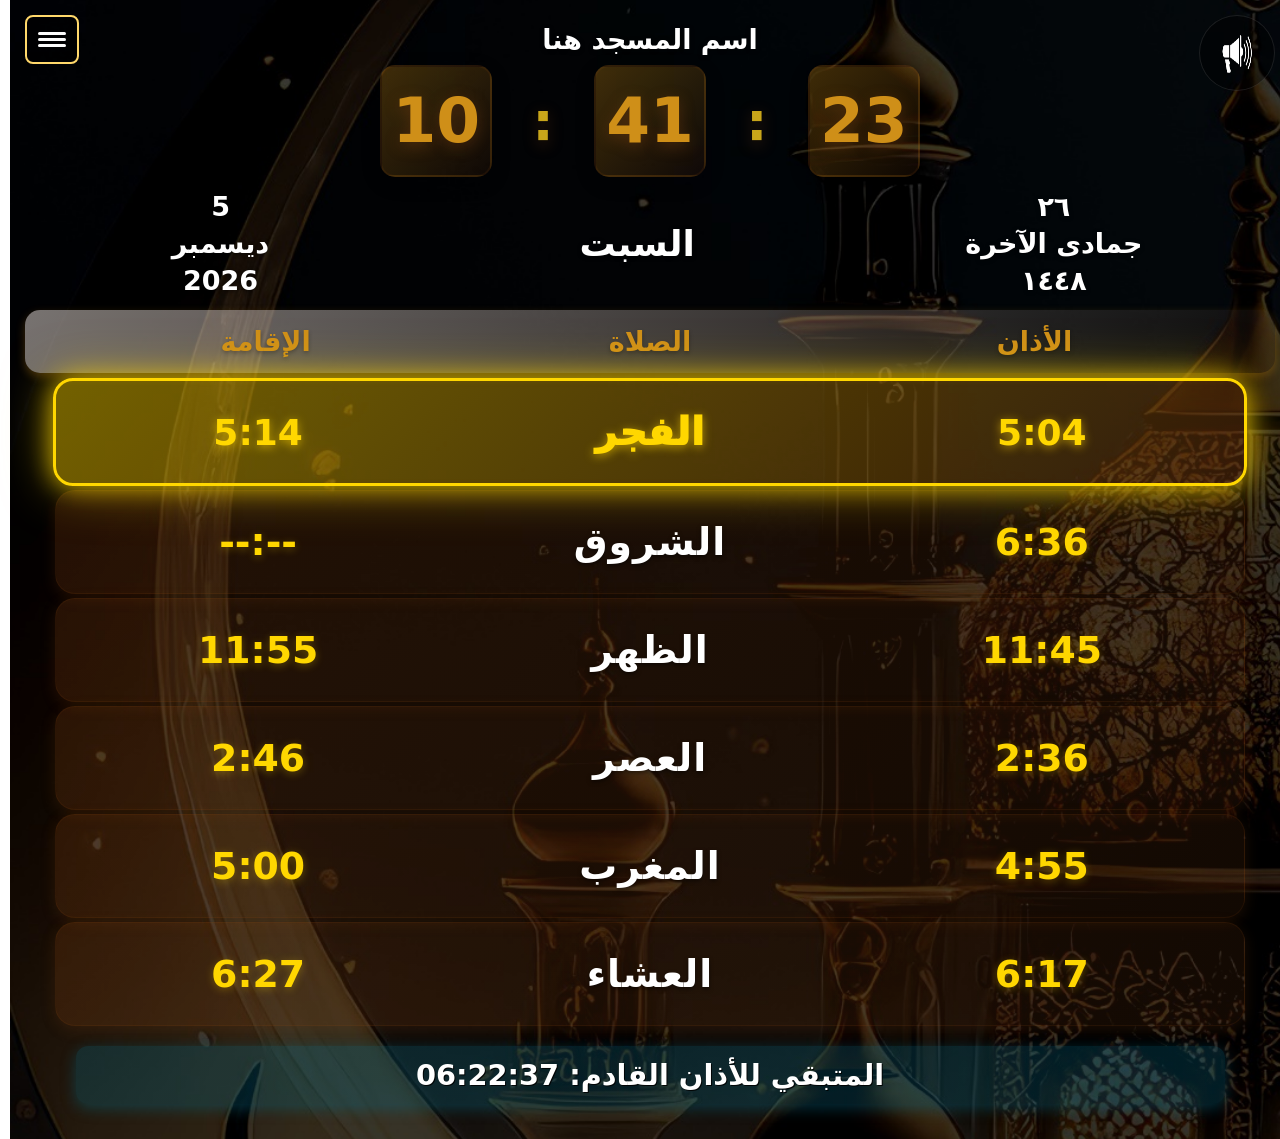
==== index.html @ f8189eb4 "Add files via upload تحديث ملفات الكاش" ====
<!DOCTYPE html>
<html lang="ar" dir="rtl" manifest="cache.appcache">

<head>
  <script>
    // منع التكبير فوراً قبل تحميل أي شيء
    (function () {
      var meta = document.querySelector('meta[name="viewport"]');
      if (!meta) {
        meta = document.createElement('meta');
        meta.name = 'viewport';
        document.head.appendChild(meta);
      }
      meta.content = 'width=device-width, initial-scale=1.0, maximum-scale=1.0, user-scalable=no, shrink-to-fit=no, viewport-fit=cover';
      // منع أحداث اللمس المتعدد
      document.addEventListener('touchstart', function (e) {
        if (e.touches.length > 1) e.preventDefault();
      }, { passive: false });
      document.addEventListener('gesturestart', function (e) {
        e.preventDefault();
      });
    })();
  </script>

  <meta charset="utf-8">
  <meta name="viewport"
    content="width=device-width, initial-scale=1.0, maximum-scale=1.0, user-scalable=no, shrink-to-fit=no, viewport-fit=cover">
  <title>مواقيت - final bundle</title>
  <link rel="stylesheet" href="style.css">
</head>

<body>

  <div id="overlay">

    <div class="title" id="overlayTitle">--</div>
    <div class="counter" id="overlayCounter">--</div>
  </div>


  <div id="ticker">
    <marquee direction="right" id="marq" behavior="scroll" scrollamount="4">
      <span>شـــركة إتقــــان لخدمات المســـاجد 01004686257 / 01017001953•</span>
      <span>لَا حَوْلَ وَلَا قُوَّةَ إِلَّا بِاللَّهِ •</span>
      <span>لَا إِلَهَ إِلَّا اللَّهُ •</span>
      <span>اللَّهُ أَكْبَرُ •</span>
      <span>الْحَمْدُ لِلَّهِ •</span>
      <span>سُبْحَانَ اللَّهِ •</span>
      <span>سُبْحَانَ اللَّهِ الْعَظِيمِ •</span>
      <span>سُبْحَانَ اللَّهِ وَبِحَمْدِهِ •</span>
      <span>أسْتَغْفِرُ اللَّهَ •</span>
      <span>حَسْبِيَ اللَّهُ لَا إِلَهَ إِلَّا هُوَ عَلَيْهِ تَوَكَّلْتُ وَهُوَ رَبُّ الْعَرْشِ الْعَظِيمِ •</span>
      <span>اللَّهُمَّ صَلِّ عَلَى مُحَمَّدٍ وَعَلَى آلِ مُحَمَّدٍ •</span>
      <span>رَبِّ اغْفِرْ لِي وَارْحَمْنِي وَاهْدِنِي وَعَافِنِي وَارْزُقْنِي •</span>
      <span>رَبَّنَا آتِنَا فِي الدُّنْيَا حَسَنَةً وَفِي الْآخِرَةِ حَسَنَةً وَقِنَا عَذَابَ النَّارِ •</span>
      <span>اللَّهُمَّ أَنْتَ رَبِّي لَا إِلَهَ إِلَّا أَنْتَ خَلَقْتَنِي وَأَنَا عَبْدُكَ •</span>
      <span>اللَّهُمَّ إِنِّي أَعُوذُ بِكَ مِنَ الْهَمِّ وَالْحُزْنِ •</span>
      <span>يَا حَيُّ يَا قَيُّومُ بِرَحْمَتِكَ أَسْتَغِيثُ •</span>
      <span>لَا إِلَهَ إِلَّا أَنْتَ سُبْحَانَكَ إِنِّي كُنْتُ مِنَ الظَّالِمِينَ •</span>
      <span>اللَّهُمَّ أَعِنِّي عَلَى ذِكْرِكَ وَشُكْرِكَ وَحُسْنِ عِبَادَتِكَ •</span>
      <span>سُبْحَانَ الْمَلِكِ الْقُدُّوسِ •</span>
      <span>رَبِّ أَعُوذُ بِكَ مِنْ هَمَزَاتِ الشَّيَاطِينِ •</span>
      <span>اللَّهُمَّ إِنِّي أَسْأَلُكَ الْجَنَّةَ وَأَعُوذُ بِكَ مِنَ النَّارِ •</span>
      <span>قُلْ هُوَ اللَّهُ أَحَدٌ • اللَّهُ الصَّمَدُ • لَمْ يَلِدْ وَلَمْ يُولَدْ • وَلَمْ يَكُنْ لَهُ كُفُوًا
        أَحَدٌ •</span>
      <span>شـــركة إتقــــان لخدمات المســـاجد 01004686257 / 01017001953•</span>
      <span>الَّذِينَ يَذْكُرُونَ اللَّهَ قِيَامًا وَقُعُودًا وَعلى جُنُوبِهِمْ •</span>
      <span>إِنَّ فِي خَلْقِ السَّمَاوَاتِ وَالْأَرْضِ واختلَفِ الليلِ والنَّهارِ لَآيَاتٍ لِأُولِي الْأَلْبَابِ
        •</span>
      <span>لَقَدْ كَانَ لَكُمْ فِي رَسُولِ اللَّهِ أُسْوَةٌ حَسَنَةٌ •</span>
      <span>وَمَا أَرْسَلْنَاكَ إِلَّا رَحْمَةً لِلْعَالَمِينَ •</span>
      <span>وَقُلْ رَبِّ ارْحَمْهُمَا كَمَا رَبَّيَانِي صَغِيرًا •</span>
      <span>وَاخْفِضْ لَهُمَا جَنَاحَ الذُّلِّ مِنَ الرَّحْمَةِ •</span>
      <span>وَوَصَّيْنَا الْإِنْسَانَ بِوَالِدَيْهِ حُسْنًا •</span>
      <span>يَا أَيُّهَا الَّذِينَ آمَنُوا اصْبِرُوا وَصَابِرُوا •</span>
      <span>إِنَّ اللَّهَ مَعَ الصَّابِرِينَ •</span>
      <span>عَلَيْهِ تَوَكَّلْتُ وَإِلَيْهِ أُنِيبُ •</span>
      <span>وَمَا تَوْفِيقِي إِلَّا بِاللَّهِ •</span>
      <span>فَإِنَّ مَعَ الْعُسْرِ يُسْرًا • إِنَّ مَعَ الْعُسْرِ يُسْرًا •</span>
      <span>وَقُلْ جَاءَ الْحَقُّ وَزَهَقَ الْبَاطِلُ •</span>
      <span>وَقُلِ اعْمَلُوا فَسَيَرَى اللَّهُ عَمَلَكُمْ •</span>
      <span>شـــركة إتقــــان لخدمات المســـاجد 01004686257 / 01017001953•</span>
      <span>وَيَرْزُقْهُ مِنْ حَيْثُ لَا يَحْتَسِبُ •</span>
      <span>وَمَنْ يَتَّقِ اللَّهَ يَجْعَلْ لَهُ مَخْرَجًا •</span>
      <span>سُبْحَانَكَ لَا عِلْمَ لَنَا إِلَّا مَا عَلَّمْتَنَا •</span>
      <span>رَبَّنَا وَلَا تُحَمِّلْنَا مَا لَا طَاقَةَ لَنَا بِهِ •</span>
      <span>رَبَّنَا وَلَا تَحْمِلْ عَلَيْنَا إِصْرًا كَمَا حَمَلْتَهُ عَلَى الَّذِينَ مِنْ قَبْلِنَا •</span>
      <span>رَبَّنَا لَا تُؤَاخِذْنَا إِنْ نَسِينَا أَوْ أَخْطَأْنَا •</span>
      <span>اللَّهُمَّ اعْفُ عَنَّا وَاغْفِرْ لَنَا وَارْحَمْنَا •</span>
      <span>اللَّهُمَّ أنْتَ مَوْلَانَا فَانْصُرْنَا عَلَى الْقَوْمِ الْكَافِرِينَ •</span>
      <span>صَلَّى اللَّهُ عَلَى مُحَمَّدٍ وَعَلَى آلِ مُحَمَّدٍ •</span>
    </marquee>
  </div>

  <div id="menuBtn">
    <div class="hamburger-lines">
      <span></span>
      <span></span>
      <span></span>
    </div>
  </div>

  <div id="audioIndicator">
    <img id="headerAudioIcon" src="image/horn_on.png" width="30">
  </div>

  <div id="sideMenu" role="dialog" aria-label="إعدادات">

    <div class="menuInner" id="menuInner">
      <label>الدولة
        <select id="countrySelect"></select>
      </label>
      <label>المحافظة
        <select id="provinceSelect"></select>
      </label>
      <label>التوقيت الصيفي
        <select id="dstSelect">
          <option value="auto">تلقائي</option>
          <option value="on">تشغيل</option>
          <option value="off">إيقاف</option>
        </select>
      </label>
      <label>وضع عرض الساعة
        <select id="timeDisplayModeSelect">
          <option value="manual">يدوي (حسب برنامج مواقيت الصلاة)</option>
          <option value="auto">تلقائي (حسب المنطقة الزمنية)</option>
        </select>
      </label>
      <div
        style="background: #fff3cd; color: #856404; padding: 10px; border-radius: 5px; margin-top: 5px; margin-bottom: 15px; font-size: 12px; border: 1px solid #ffeaa7;">
        💡 <strong>ملاحظات:</strong>
        <div>• <strong>يدوي:</strong> الساعة الكبيرة تُضبط تلقائياً حسب التوقيت الصيفي الذي تحدده (تلقائي/تشغيل/إيقاف).
        </div>
        <div>• <strong>تلقائي:</strong> الساعة الكبيرة تعرض توقيت الجهاز تماماً دون أي تعديل. استخدم هذا الخيار إذا كانت
          ساعة الجهاز مضبوطة مسبقاً على التوقيت الصحيح.</div>
      </div>
      <label>اسم المسجد
        <input id="mosqueName" type="text" placeholder="أدخل اسم المسجد هنا">
      </label>
      <button class="btn" id="iqamaToggle">أوقات الإقامة ▾</button>
      <div id="iqamaSubMenu" class="submenu">
        <label>الفجر: <input id="iqama_fajr" type="number" min="4" max="180" value="20"> دقيقة</label>
        <label>الظهر: <input id="iqama_dhuhr" type="number" min="4" max="180" value="15"></label>
        <label>العصر: <input id="iqama_asr" type="number" min="4" max="180" value="15"></label>
        <label>المغرب: <input id="iqama_maghrib" type="number" min="4" max="180" value="10"></label>
        <label>العشاء: <input id="iqama_isha" type="number" min="4" max="180" value="15"></label>
        <label>مدة شاشة "الصلاة الآن" (دقائق): <input id="prayNowMinutes" type="number" min="1" max="120"
            value="10"></label>
      </div>

      <button class="btn" id="prayerOffsetToggle">تعديل مواقيت الصلاة ▾</button>
      <div id="prayerOffsetSubMenu" class="submenu">
        <label>الفجر: <input id="offset_fajr" type="number" min="-10" max="10" value="0"> دقيقة</label>
        <label>الشروق: <input id="offset_shurooq" type="number" min="-10" max="10" value="0"> دقيقة</label>
        <label>الظهر: <input id="offset_dhuhr" type="number" min="-10" max="10" value="0"> دقيقة</label>
        <label>العصر: <input id="offset_asr" type="number" min="-10" max="10" value="0"> دقيقة</label>
        <label>المغرب: <input id="offset_maghrib" type="number" min="-10" max="10" value="0"> دقيقة</label>
        <label>العشاء: <input id="offset_isha" type="number" min="-10" max="10" value="0"> دقيقة</label>
        <div
          style="background: #e2e3e5; color: #383d41; padding: 10px; border-radius: 5px; margin-top: 10px; font-size: 12px; border: 1px solid #d6d8db;">
          <strong>💡 ملاحظة:</strong>
          <div>• التعديل بالدقائق (+ للزيادة، - للنقصان).</div>
          <div>• أقصى حد مسموح 10 دقائق لتجنب الأخطاء.</div>
        </div>
      </div>
      <!-- بعد تبويب أوقات الإقامة -->

      <button class="btn" onclick="toggleSubMenu('fridaySermonSubmenu')">إعدادات خطبة الجمعة ▾</button>

      <div id="fridaySermonSubmenu" class="submenu" style="display: none;">
        <label>تفعيل عرض الخطبة:
          <select id="fridaySermonEnabled">
            <option value="on">تشغيل</option>
            <option value="off">إيقاف</option>
          </select>
        </label>
        <br>
        <label>مدة الخطبة (بالدقائق):
          <input id="fridaySermonDuration" type="number" value="20" style="width: 60px;">
        </label>
      </div>

      <button class="btn" id="athkarToggle">إعدادات الأذكار بعد الصلاة ▾</button>
      <div id="athkarSubMenu" class="submenu">
        <label>تفعيل الأذكار بعد الصلاة
          <select id="athkarEnabled">
            <option value="on">تشغيل</option>
            <option value="off">إيقاف</option>
          </select>
        </label>

        <label>عرض الأذكار بعد الإقامة بـ
          <input id="athkarDelay" type="number" min="0" max="30" value="0"> دقائق
        </label>

        <label>مدة عرض الأذكار
          <input id="athkarDuration" type="number" min="1" max="30" value="10"> دقائق
        </label>

        <div
          style="background: #fff3cd; color: #856404; padding: 10px; border-radius: 5px; margin-top: 10px; font-size: 12px; border: 1px solid #ffeaa7;">
          <strong>💡 ملاحظة:</strong>
          <div>• الأذكار تظهر بعد انتهاء شاشة "الصلاة الآن"اذا تم وضع 0 في خانة عرض الاذكار بعد الاقامة </div>
          <div>• يتم العرض بصورة في منتصف الشاشة</div>
          <div>• ارجع للإعدادات لتعديل المدة أو التعطيل</div>
        </div>
      </div>

      <!-- بعد قسم إعدادات الأذكار بعد الصلاة -->
      <button class="btn" id="fastingReminderToggle">إعدادات التذكير بالصيام ▾</button>
      <div id="fastingReminderSubMenu" class="submenu">
        <label>تفعيل التذكير بالصيام
          <select id="fastingReminderEnabled">
            <option value="on">تشغيل</option>
            <option value="off">إيقاف</option>
          </select>
        </label>

        <label>عرض التذكير بعد الأذكار بـ
          <input id="fastingReminderDelay" type="number" min="1" max="60" value="5"> دقائق
        </label>

        <label>مدة عرض التذكير
          <input id="fastingReminderDuration" type="number" min="1" max="30" value="10"> دقائق
        </label>

        <label>عرض التذكير بعد الصلوات:</label>
        <label style="display: block; margin: 5px 0;">
          <input type="checkbox" class="prayerCheck" value="fajr" checked> الفجر
        </label>
        <label style="display: block; margin: 5px 0;">
          <input type="checkbox" class="prayerCheck" value="dhuhr" checked> الظهر
        </label>
        <label style="display: block; margin: 5px 0;">
          <input type="checkbox" class="prayerCheck" value="asr" checked> العصر
        </label>
        <label style="display: block; margin: 5px 0;">
          <input type="checkbox" class="prayerCheck" value="maghrib" checked> المغرب
        </label>
        <label style="display: block; margin: 5px 0;">
          <input type="checkbox" class="prayerCheck" value="isha" checked> العشاء
        </label>

        <div
          style="background: #d4edda; color: #155724; padding: 10px; border-radius: 5px; margin-top: 10px; font-size: 12px; border: 1px solid #c3e6cb;">
          <strong>💡 ملاحظة:</strong>
          <div>• التذكير بصيام يوم الإثنين: يعرض يوم الأحد</div>
          <div>• التذكير بصيام يوم الخميس: يعرض يوم الأربعاء</div>
          <div>• التذكير بصيام الأيام البيض: يعرض يوم 12 و 13 و 14 هجري</div>
          <div>• الأولوية للأيام البيض إذا تزامنت مع تذكير آخر</div>
          <div>• لا تذكير في يوم 13 ذو الحجة (لا صيام)</div>
        </div>
      </div>

      <!-- بعد قسم إعدادات التذكير بالصيام -->
      <button class="btn" id="announcementToggle">إدارة الإعلانات ▾</button>
      <div id="announcementSubMenu" class="submenu" style="display:none;">
        <input type="hidden" id="announcementId" value="">

        <label>عنوان الإعلان
          <input id="announcementTitle" type="text" placeholder="مثال: إشعار مهم">
        </label>

        <label>نوع الإعلان
          <select id="announcementType">
            <option value="text">نص</option>
            <option value="image">صورة</option>
            <option value="video">فيديو</option>
          </select>
        </label>

        <label id="announcementMediaUrlLabel">رابط الصورة / الفيديو
          <input id="announcementMediaUrl" type="text" placeholder="رابط الصورة أو الفيديو">
        </label>

        <label>المحتوى
          <textarea id="announcementContent" rows="4" placeholder="نص الإعلان"></textarea>
        </label>

        <div class="announcement-row">
          <div style="margin-bottom: 8px; font-weight: 700; color: #ffd86b;">المدة</div>
          <button type="button" class="announcement-duration-btn" data-duration="15">15 ثانية</button>
          <button type="button" class="announcement-duration-btn" data-duration="30">30 ثانية</button>
          <button type="button" class="announcement-duration-btn" data-duration="60">60 ثانية</button>
        </div>

        <label>الأولوية
          <select id="announcementPriority">
            <option value="normal">عادي</option>
            <option value="high">عالي</option>
          </select>
        </label>

        <label>وقت العرض</label>
        <label style="display: block; margin: 5px 0;">
          <input type="checkbox" id="announcementTimingBetween" checked> بين الأذان والإقامة
        </label>
        <label style="display: block; margin: 5px 0;">
          <input type="checkbox" id="announcementTimingAfterAzkar"> بعد الأذكار
        </label>

        <label>فاصل أمان قبل الإقامة (دقائق)
          <input id="announcementBuffer" type="number" min="0" max="10" value="2">
        </label>

        <button type="button" class="btn" id="saveAnnouncementBtn">حفظ الإعلان</button>

        <div id="announcementList" class="announcement-list" style="margin-top: 15px;"></div>
      </div>

      <button class="btn" id="backgroundToggle">تغيير خلفية الشاشة ▾</button>
      <div id="backgroundSubMenu" class="submenu">
        <label>اختر الخلفية:
          <select id="backgroundSelect">
            <option value="v-2.jpg">الخلفية الافتراضية</option>
            <option value="bg1.jpg">خلفية 2</option>
            <option value="bg2.jpg">خلفية 3</option>
            <option value="bg3.jpg">خلفية 4</option>
            <option value="bg4.jpg">خلفية 5</option>
            <option value="bg5.jpg">خلفية 6</option>
            <option value="bg6.jpg">خلفية 7</option>
            <option value="bg7.jpg">خلفية 8</option>
          </select>
        </label>
        <div style="margin-top: 10px; color: #aaa; font-size: 12px;">
          • ضع صور الخلفيات في مجلد image/<br>
          • الصور يجب أن تكون بصيغة .jpg<br>
          • أعد تحميل الصفحة بعد التغيير
        </div>
      </div>

      <label>تعديل التاريخ الهجري
        <select id="hijriOffset">
          <option value="0">لا تعديل</option>
          <option value="1">+1 يوم</option>
          <option value="2">+2 يوم</option>
          <option value="3">+3 يوم</option>
          <option value="-1">-1 يوم</option>
          <option value="-2">-2 يوم</option>
          <option value="-3">-3 يوم</option>
        </select>
      </label>

      <label>وضع توفير الطاقة
        <select id="energySelect">
          <option value="off">إيقاف</option>
          <option value="on">تشغيل</option>
          
        </select>
      </label>
       
      <div
          style="background: #d4edda; color: #155724; padding: 10px; border-radius: 5px; margin-top: 10px; font-size: 12px; border: 1px solid #c3e6cb;">
          <strong>💡 ملاحظات هامة:</strong>
          <div>• توفير الطاقة يقوم باغلاق الشاشة عن العمل للحفاظ علي عمرها الافتراضي</div>
          <div>• تتوقف الشاشة بعد الشروق بساعة وتعمل قبل الظهر بساعة  </div>
          <div>• تتوقف الشاشة بعد الظهر بساعة وتعمل قبل العصر بـ 45 دقيقة</div>
          <div>• تتوقف الشاشة بعد العصر بساعة وتعمل قبل المغرب بـ 45 دقيقة</div>
          <div>• تتوقف الشاشة بعد العشاء بساعة ونصف وتعمل قبل الفجر بساعة </div>
        </div>

      <button class="btn" id="muteAdhanBtn" onclick="toggleMute()" style="margin-top: 15px;">كتم صوت الاذان 🔊</button>

      <button class="btn" onclick="saveSettings()"
        style="background: #28a745; color: white; margin-top: 20px; width: 100%; padding: 12px; font-weight: bold; border: none; border-radius: 5px;">
        حفظ الإعدادات 
      </button>

     

      <!-- ✨ زر إعادة الضبط للمصنع -->
      <button class="btn" id="resetToDefaultBtn"
        style="background: #dc3545; color: white; margin-top: 10px; width: 100%; padding: 12px; font-weight: bold; border: none; border-radius: 5px;">
        إعادة ضبط المصنع
      </button>

      <div style="margin-top:10px;font-size:13px;color:#ccc">الوضع: <span id="status">جاهز</span></div>
      
       <!-- ✨ زر تحديث الساعة -->
      <button class="btn" id="updateBtn"
        style="background: #3796a1; color: white; margin-top: 10px; width: 100%; padding: 12px; font-weight: bold; border: none; border-radius: 5px;">
       تحديث الساعة
      </button>

      <div class="footer-credits">
        <div>تمت البرمجة بواسطة</div>
        <div class="footer-name">م/ محمد قطب</div>
        <div>بالتعاون مع</div>
        <div class="footer-name"> م/عبدالرحمن الملاح</div>
        <div class="footer-phone">
          <div>تليفون: 01004686257</div>
          <div>تليفون: 01017001953</div>
        </div>
        <div class="footer-name">حقوق الطبع محفوظة لشركة اتقان</div>
        <div class="watch-version">ver:31.04.26</div>
      </div>
    </div>
  </div>



  <div class="container">
    <div id="mosqueDisplay"></div>

    <!-- الساعة الجديدة المبسطة -->
    <div id="clock">
      <span class="digit-container" id="hours-container">
        <span class="digit">12</span>
      </span>
      <span class="colon">:</span>
      <span class="digit-container" id="minutes-container">
        <span class="digit">00</span>
      </span>
      <span class="colon">:</span>
      <span class="digit-container" id="seconds-container">
        <span class="digit">00</span>
      </span>
      <span class="ampm" id="ampm">ص</span>
    </div>

    <div id="datesRow">
      <div class="hijri-date">
        <div id="hijriDay">--</div>
        <div id="hijriMonth">-----</div>
        <div id="hijriYear">--- هـ</div>
      </div>

      <div id="dayName">---</div>

      <div class="greg-date">
        <div id="gregDay">--</div>
        <div id="gregMonth">-----</div>
        <div id="gregYear">----</div>
      </div>
    </div>

    <div class="prayers-header">
      <div class="header-col">الأذان</div>
      <div class="header-col">الصلاة</div>
      <div class="header-col">الإقامة</div>
    </div>

    <div class="prayers" id="prayerList"></div>

    <div id="remaining">المتبقي للصلاة القادمة: --:--:--</div>

    <div id="announcementScreen" class="announcement-screen" aria-live="polite" aria-atomic="true">
      <div class="announcement-panel">
        <div class="announcement-badge" id="announcementBadge">إعلان</div>
        <div class="announcement-title" id="announcementTitleDisplay">--</div>
        <div class="announcement-body" id="announcementBodyDisplay">--</div>
        <div class="announcement-media" id="announcementMediaDisplay"></div>
      </div>
    </div>
  </div>




  <audio id="adhanAudio" src="audio/adhan.mp3"></audio>
  <audio id="iqamaAudio" src="audio/iqama.mp3"></audio>
  <audio id="bellAudio" src="audio/bell.mp3"></audio>

  <script src="script.js"></script>
</body>

</html>
---- style.css ----
html,
body {
  height: 100%;
  margin: 0;
  padding: 0;
  color: #fff;
  font-family: system-ui, -apple-system, BlinkMacSystemFont, 'Segoe UI', Roboto, Oxygen, Ubuntu, Cantarell, 'Open Sans', 'Helvetica Neue', sans-serif;
}

/* --- زر القائمة (أقصى الشمال) --- */
#menuBtn {
  position: fixed !important;
  top: 15px !important;
  left: 15px !important;
  right: auto !important;
  z-index: 10000 !important;
  width: 50px !important;
  height: 45px !important;
  background: rgba(0, 0, 0, 0.5) !important;
  border: 2px solid #ffd86b !important;
  border-radius: 8px !important;
  cursor: pointer !important;
  display: flex !important;
  flex-direction: column !important;
  justify-content: center !important;
  align-items: center !important;
  padding: 0 !important;
}

.hamburger-lines span {
  display: block;
  width: 28px;
  height: 3px;
  background-color: #ffd86b;
  margin: 3px 0;
  border-radius: 2px;
}

/* --- مؤشر الهورن (أقصى اليمين) --- */
#audioIndicator {
  position: fixed !important;
  top: 15px !important;
  right: 15px !important;
  left: auto !important;
  z-index: 10000 !important;
  pointer-events: none !important;
  background: rgba(0, 0, 0, 0.4) !important;
  padding: 8px !important;
  border-radius: 50% !important;
  border: 1px solid rgba(255, 255, 255, 0.1) !important;
}

#headerAudioIcon {
  width: 58px !important;
  height: 58px !important;
  display: block !important;
}


/* --- القائمة الجانبية --- */

#sideMenu {
  position: fixed;
  top: 0;
  left: 0;
  width: 380px;
  max-width: 85%;
  min-width: 280px;
  height: 100vh;
  background: #121212;
  border-right: 3px solid #ffd86b;
  padding: 20px 15px;
  box-sizing: border-box;
  overflow-y: scroll;
  overflow-x: hidden;
  z-index: 9999 !important;
  opacity: 0;
  visibility: hidden;
  transform: translateX(-100%);
  transition: transform 0.4s cubic-bezier(0.4, 0, 0.2, 1), opacity 0.4s ease, visibility 0.4s ease;
}

#sideMenu.active {
  opacity: 1;
  visibility: visible;
  transform: translateX(0);
}

#sideMenu::-webkit-scrollbar {
  width: 5px;
}
#sideMenu::-webkit-scrollbar-thumb {
  background: #ffd86b;
  border-radius: 10px;
}

.menuInner label {
  display: block;
  color: #ddd;
  margin: 8px 0;
  font-size: 14px;
}

.menuInner select,
.menuInner input,
.menuInner textarea {
  width: 100%;
  padding: 8px;
  margin-top: 6px;
  background: #0e1415;
  border: 1px solid #222;
  color: #fff;
  border-radius: 4px;
  box-sizing: border-box;
}

.menuInner select,
.menuInner input {
  height: 48px;
  line-height: 24px;
}

.menuInner textarea {
  min-height: 100px;
  line-height: 1.4;
}

.btn {
  margin-top: 8px;
  padding: 10px;
  background: #ffd86b;
  border: 0;
  border-radius: 6px;
  font-weight: 700;
  cursor: pointer;
  color: #ffffff;
  width: 100%;
}

.announcement-row {
  display: flex;
  flex-wrap: wrap;
  gap: 10px;
  align-items: center;
  margin-top: 10px;
}

.announcement-duration-btn {
  flex: 1 1 30%;
  padding: 10px 8px;
  background: #121212;
  color: #ffd86b;
  border: 1px solid #ffd86b;
  border-radius: 8px;
  cursor: pointer;
}

.announcement-duration-btn.active,
.announcement-duration-btn:hover {
  background: #ffd86b;
  color: #000;
}

.announcement-list {
  border-top: 1px solid rgba(255, 216, 107, 0.25);
  margin-top: 15px;
  padding-top: 12px;
}

.announcement-card {
  background: rgba(255, 255, 255, 0.06);
  border: 1px solid rgba(255, 216, 107, 0.2);
  border-radius: 12px;
  padding: 12px;
  margin-bottom: 10px;
}

.announcement-card strong {
  display: block;
  margin-bottom: 6px;
  color: #ffd86b;
}

.announcement-card .announcement-meta {
  font-size: 13px;
  color: #ccc;
  margin-bottom: 8px;
}

.announcement-card button {
  width: auto;
  margin: 4px 4px 0 0;
  padding: 8px 12px;
  font-size: 13px;
}

.announcement-screen {
  display: none;
  position: fixed;
  bottom: 12vh;                /* يمكن تعديلها حسب الرغبة */
  left: 0;
  width: 100%;
  z-index: 99999;
  pointer-events: none;
  opacity: 0;
  transition: opacity 0.5s ease;
  /* إزالة transform و max-width */
  display: flex;               /* لتمكين التمركز الأفقي */
  justify-content: center;     /* يضع المحتوى في المنتصف */
  align-items: flex-end;       /* يضمن بقاء اللوحة في الأسفل */
  padding: 0 20px;             /* هامش بسيط من الجوانب لمنع الالتصاق */
  box-sizing: border-box;
}

.announcement-screen.active {
  display: flex;
  opacity: 1;
 
}


.announcement-panel {
  background: rgba(0, 0, 0, 0.78);
  border: 2px solid rgba(255, 216, 107, 0.8);
  border-radius: 18px;
  padding: 18px;
  box-shadow: 0 10px 30px rgba(0, 0, 0, 0.45);
  color: #fff;
  backdrop-filter: blur(8px);
  max-width: 1200px;           /* حد أقصى للعرض على الشاشات الكبيرة */
  width: 100%;                 /* يأخذ العرض المتاح داخل الحاوية */
  box-sizing: border-box;
  margin: 0 auto;              /* تمركز إضافي */
}

.announcement-badge {
  display: inline-block;
  background: rgba(255, 216, 107, 0.15);
  color: #ffd86b;
  padding: 6px 12px;
  border-radius: 999px;
  font-weight: 800;
  margin-bottom: 12px;
}

.announcement-title {
  font-size: 4.2vh;
  margin-bottom: 12px;
  font-weight: 900;
  line-height: 1.1;
}

.announcement-body {
  font-size: 2.6vh;
  line-height: 1.45;
  margin-bottom: 15px;
}

.announcement-media img,
.announcement-media video {
  max-width: 100%;
  border-radius: 16px;
  display: block;
  margin: 0 auto;
}

.announcement-media video {
  width: 100%;
  height: auto;
}

.announcement-list .announcement-empty {
  padding: 10px;
  color: #bbb;
  font-size: 14px;
}

/***************** تنسيقات المبرمج *********************/
.footer-credits {
    margin-top: 30px;
    padding-top: 15px;
    border-top: 1px solid #333;
    text-align: center;
    font-size: 12px;
    color: #888;
    line-height: 1.5;
}

.footer-name {
    color: #ffd86b;
    font-weight: bold;
    margin: 5px 0;
}

.footer-phone {
    margin-top: 10px;
    font-weight: bold;
    font-size: 16px;
}

/**************************************/

.container {
  max-width: 1400px;
  margin: 0 auto;
  padding: 15px;
  box-sizing: border-box;
}

#clock {
  font-size: 8vh;
  text-align: center;
  color: #430210;
  font-weight: 800;
  margin: 10px 0;
  text-shadow: 0 4px 15px rgba(67, 2, 16, 0.4);
}

#dayName {
  font-size: 5vh;
  text-align: center;
  margin-top: 4px;
}

#datesRow {
  display: table;
  width: 100%;
  margin-top: 8px;
  padding: 0 1vw;
  text-align: center;
  table-layout: fixed;
}

.hijri-date,
.greg-date,
#dayName {
  display: table-cell;
  vertical-align: middle;
  width: 33%;
  text-shadow: 0 1px 4px rgba(0, 0, 0, 0.572);
}

.hijri-date {
  text-align: center;
  color: #ffffff;
}

.greg-date {
  text-align: center;
  color: #ffffff;
}

#dayName {
  font-size: 4vh;
  font-weight: bold;
  color: #cf8f18;
  text-align: center;
  padding: 0 10px;
  text-shadow: 0 1px 4px rgba(255, 255, 255, 0.572);
}

.hijri-date div,
.greg-date div {
  margin: 2px 0;
  font-size: 3vh;
  font-weight: bold;
  line-height: 1.3;
}

/* تنسيق رأس الأعمدة */
.prayers-header {
  display: block;
  width: 100%;
  margin: 10px 0 5px 0;
  font-weight: bold;
  font-size: 3vh;
  color: #8B4513;
  text-align: center;
  background: linear-gradient(135deg, rgba(244, 233, 226, 0.492), rgba(139, 69, 19, 0.05));
  padding: 4px 0;
  border-radius: 15px;
  box-shadow: 0 4px 10px rgba(139, 69, 19, 0.2);
}

.prayers-header .header-col {
  display: inline-block;
  width: 30%;
  padding: 12px 8px;
  box-sizing: border-box;
  text-shadow: 0 2px 4px rgba(0, 0, 0, 0.3);
}

/* تنسيق صف الصلاة */
.prRow {
  display: block;
  width: 95%;
  margin: 4px auto;
  padding: 14px 0;
  text-align: center;
  background: linear-gradient(135deg, rgba(139, 69, 19, 0.198), rgba(139, 69, 19, 0.11));
  border-radius: 20px;
  box-shadow: 0 4px 15px rgba(139, 69, 19, 0.2);
  border: 1px solid rgba(255, 255, 255, 0.1);
  transition: all 0.3s ease;
}

.prRow:hover {
  transform: translateY(-3px);
  box-shadow: 0 10px 25px rgba(139, 69, 19, 0.25);
}

.prRow .col {
  display: inline-block;
  width: 33%;
  padding: 15px 8px;
  font-size: 4vh;
  vertical-align: middle;
  box-sizing: border-box;
  text-shadow: 0 2px 4px rgba(0, 0, 0, 0.5);
}

.prRow .col.name {
  font-weight: 800;
  color: #FFFFFF;
  font-size: 4.2vh;
  letter-spacing: 1px;
}

.prRow .col.time {
  color: #FFD700;
  font-weight: 700;
  font-size: 4.2vh;
  text-shadow: 0 2px 8px rgba(255, 215, 0, 0.3);
}

/* تنسيق الصلاة التالية - highlight */
.prRow.highlight {
  background: linear-gradient(135deg, rgba(255, 215, 0, 0.25), rgba(139, 69, 19, 0.3));
  border: 3px solid #FFD700;
  box-shadow: 0 0 25px rgba(255, 215, 0, 0.8), 0 0 50px rgba(255, 215, 0, 0.5);
  position: relative;
  z-index: 10;
}

.prRow.highlight .col.name {
  color: #FFD700;
  text-shadow: 0 2px 10px rgba(255, 215, 0, 0.8);
  font-weight: 980;
  font-size: 4.2vh;
  animation: text-glow 4s ease-in-out infinite;
  -webkit-animation: text-glow 4s ease-in-out infinite;
  display: inline-block;
}

.prRow.highlight .col.time {
  color: #FFFFFF;
  text-shadow: 0 2px 10px rgba(255, 255, 255, 0.9);
  font-weight: 890;
  font-size: 4vh;
  animation: text-glow 4s ease-in-out infinite;
  -webkit-animation: text-glow 4s ease-in-out infinite;
  display: inline-block;
}

@keyframes text-glow {
  0%, 100% { transform: scale(1); text-shadow: 0 2px 8px rgba(255,215,0,0.6), 0 4px 16px rgba(255,215,0,0.3); }
  50% { transform: scale(1.6); text-shadow: 0 2px 12px rgba(255,215,0,0.9), 0 4px 24px rgba(255,215,0,0.6); }
}

@-webkit-keyframes text-glow {
  0%, 100% { -webkit-transform: scale(1); -webkit-text-shadow: 0 2px 8px rgba(255,215,0,0.6), 0 4px 16px rgba(255,215,0,0.3); }
  50% { -webkit-transform: scale(1.6); -webkit-text-shadow: 0 2px 12px rgba(255,215,0,0.9), 0 4px 24px rgba(255,215,0,0.6); }
}

#remaining {
  font-size: 3.2vh;
  background: linear-gradient(135deg, rgba(4, 109, 138, 0.266), rgba(4, 109, 138, 0.247));
  padding: 12px;
  border-radius: 12px;
  margin: 20px auto;
  width: 90%;
  box-shadow: 0 4px 15px rgba(4, 109, 138, 0.428);
  text-align: center;
  color: #ffffff;
  text-shadow: 1px 1px 0 rgba(0, 0, 0, 0.849);
  font-weight: 600;
}

/* شريط الأذكار المتحرك */
#ticker {
  position: fixed;
  z-index: 10 !important;
  bottom: 0;
  left: 0;
  right: 0;
  /*background: #1e36402e;*/
  padding: 12px 20px;
  /*border-top: 0.01px solid #430210;*/
  min-height: 50px;
  display: flex;
  align-items: center;
  overflow: hidden;
  transform: translateZ(0);
  will-change: transform;
  backface-visibility: hidden;
}

#ticker marquee {
  color: #ffffff;
  font-weight: 700;
  font-size: 2.5vh;
  direction: rtl;
  text-shadow: 1px 1px 0 rgba(133, 141, 142, 0.495);
  line-height: 1.6;
  padding: 8px 0;
  height: auto;
  transform: translate3d(0,0,0);
  -webkit-transform: translate3d(0,0,0);
  backface-visibility: hidden;
  perspective: 1000;
}

@media (max-width:768px){
  #ticker marquee { font-size: 2.2vh; }
}

/* الشاشة السوداء أثناء الأذان */
#overlay {
  display: none;
  position: fixed;
  top: 0 !important;
  left: 0 !important;
  width: 100% !important;
  height: 100% !important;
  background: #000000 !important;
  z-index: 999999 !important;
  align-items: center;
  justify-content: center;
  flex-direction: column;
  box-sizing: border-box;
  text-align: center;
  padding: 0;
  margin: 0;
  transform: translateY(-25px);
}
#overlay.active { display: flex !important; }
#overlay:not(.active) { display: none !important; }

#overlay .title {
  font-size: 12vw;
  color: #806107 !important;
  font-weight: 900;
  margin: 20px 0;
  display: block;
  line-height: 1.3;
  width: 100%;
}
#overlay .counter {
  font-size: 10vw;
  color: #ffffff !important;
  font-weight: 900;
  display: block;
  line-height: 1.3;
  width: 100%;
}
@media (max-width: 768px) {
  #overlay .title { font-size: 16vw; }
  #overlay .counter { font-size: 14vw; }
}
@media (min-width: 1600px) {
  #overlay .title { font-size: 180px; }
  #overlay .counter { font-size: 150px; }
}
#overlay.active ~ #ticker { display: none !important; }

#mosqueDisplay {
  font-size: 3vh;
  text-align: center;
  color: #ddd;
  margin-top: 1vh;
  font-weight: bold;
}

@media(max-width:800px) {
  #clock { font-size: 14vw; }
  #overlay .title { font-size: 12vw; }
  #overlay .counter { font-size: 10vw; }
  .prRow .col { font-size: 3.3vh; }
  .prRow .col.name { font-size: 3.5vh; }
  .prRow .col.time { font-size: 3.1vh; }
}
@media(min-width:1600px) {
  .prRow .col { font-size: 4vh; }
  .prRow .col.name { font-size: 4.2vh; }
  .prRow .col.time { font-size: 3.8vh; }
  #clock { font-size: 9vh; }
}

/* خلفية متدرجة */
body {
  background: linear-gradient(135deg, rgba(139, 69, 19, 0.1) 0%, rgba(0, 0, 0, 0.7) 100%), url('image/v-2.jpg');
  background-size: cover;
  background-position: center;
  background-repeat: no-repeat;
  background-attachment: fixed;
}

/* أنيميشن الساعة */
#clock {
  text-align: center;
  color: #cf8f18;
  direction: ltr;
  font-weight: 800;
  margin: 10px 0;
  text-shadow: 0 4px 15px rgba(67, 2, 16, 0.4);
}
.digit-container {
  display: inline-block;
  position: relative;
  width: 12vh;
  height: 12vh;
  margin: 0 5px;
  background: linear-gradient(135deg, rgba(152, 104, 2, 0.5), rgba(139, 69, 19, 0.3));
  border-radius: 15px;
  vertical-align: middle;
  box-shadow: 0 6px 20px rgba(0, 0, 0, 0.15);
  border: 2px solid rgba(67, 2, 16, 0.2);
  overflow: hidden;
}
.digit {
  position: absolute;
  width: 100%;
  height: 100%;
  display: block;
  text-align: center;
  line-height: 12vh;
  font-size: 7vh;
  font-weight: 900;
  color: #c09d2c;
}
.digit.old {
  -webkit-animation: slideUp 0.5s ease-in-out forwards;
  animation: slideUp 0.5s ease-in-out forwards;
  z-index: 1;
}
.digit.new {
  -webkit-animation: slideIn 0.5s ease-in-out forwards;
  animation: slideIn 0.5s ease-in-out forwards;
  z-index: 2;
}
@keyframes slideUp {
  0% { transform: translateY(0); opacity: 1; visibility: visible; }
  100% { transform: translateY(-100%); opacity: 0; visibility: hidden; }
}
@keyframes slideIn {
  0% { transform: translateY(100%); opacity: 0; }
  100% { transform: translateY(0); opacity: 1; }
}
@-webkit-keyframes slideUp {
  0% { -webkit-transform: translateY(0); opacity: 1; visibility: visible; }
  100% { -webkit-transform: translateY(-100%); opacity: 0; visibility: hidden; }
}
@-webkit-keyframes slideIn {
  0% { -webkit-transform: translateY(100%); opacity: 0; }
  100% { -webkit-transform: translateY(0); opacity: 1; }
}
.colon {
  display: inline-block;
  font-size: 6vh;
  font-weight: 900;
  color: #c9a61a;
  margin: 0 10px;
  vertical-align: middle;
}
.ampm {
  display: none !important;
}

/* وضع توفير الطاقة */
body.low-power-mode { background: #000000 !important; }
body.low-power-mode .container { opacity: 0.2; }
body.low-power-mode #clock, body.low-power-mode #datesRow,
body.low-power-mode .prayers-header, body.low-power-mode .prayers,
body.low-power-mode #remaining { opacity: 0.3; }
body.low-power-mode .digit-container,
body.low-power-mode .prRow.highlight .col.name,
body.low-power-mode .prRow.highlight .col.time { animation: none !important; }
body.low-power-mode #ticker { display: none; }

/* تبويب الأذكار */
#athkarSubMenu {
  background: linear-gradient(135deg, #fff3cd, #ffeaa7);
  border: 2px solid #ffd86b;
  border-radius: 10px;
  padding: 15px;
  margin: 10px 0;
  display: none;
}
#athkarSubMenu label { color: #856404 !important; font-weight: bold; }
#athkarSubMenu select, #athkarSubMenu input {
  background: #000000;
  border: 1px solid #ffd86b;
  color: #ffffff;
}
#athkarToggle {
  background: linear-gradient(135deg, #ffd86b, #ffc107) !important;
  color: #856404 !important;
  border: 2px solid #ffc107 !important;
  font-weight: bold;
}
#athkarOverlay { animation: fadeIn 0.5s ease-in; }
@keyframes fadeIn { from { opacity: 0; } to { opacity: 1; } }

/* تبويب التذكير بالصيام */
#fastingReminderSubMenu {
  background: linear-gradient(135deg, #d4edda, #c3e6cb);
  border: 2px solid #28a745;
  border-radius: 10px;
  padding: S15px;
  margin: 10px 0;
  display: none;
}
#fastingReminderSubMenu label { color: #155724 !important; font-weight: bold; }
#fastingReminderSubMenu select, #fastingReminderSubMenu input {
  background: #000000;
  border: 1px solid #28a745;
  color: #ffffff;
}
#fastingReminderToggle {
  background: linear-gradient(135deg, #28a745, #218838) !important;
  color: white !important;
  border: 2px solid #218838 !important;
  font-weight: bold;
}
#fastingOverlay {
  position: fixed;
  top: 0;
  left: 0;
  width: 100%;
  height: 100%;
  background: #000000;
  z-index: 9999;
  display: flex;
  align-items: center;
  justify-content: center;
  animation: fadeIn 0.5s ease-in;
}
#fastingOverlay img { max-width: 90%; max-height: 90%; border-radius: 15px; box-shadow: 0 0 30px rgba(0,255,0,0.5); }

/* تحسينات الشريط المتحرك */
#ticker marquee {
  unicode-bidi: plaintext !important;
  font-family: 'Traditional Arabic', Arial, sans-serif !important;
}
#ticker marquee span {
  display: inline-block;
  unicode-bidi: isolate;
  direction: rtl;
}
@media all and (max-device-width: 1024px) {
  #ticker marquee {
    direction: ltr !important;
    unicode-bidi: bidi-override !important;
    transform: scaleX(-1) !important;
  }
  #ticker marquee span {
    display: inline-block;
    transform: scaleX(-1) !important;
    direction: rtl !important;
    unicode-bidi: embed !important;
  }
}
#ticker {
  -webkit-transform: translate3d(0,0,0);
  transform: translate3d(0,0,0);
  backface-visibility: hidden;
  -webkit-backface-visibility: hidden;
  perspective: 1000;
  -webkit-perspective: 1000;
}
#ticker marquee {
  will-change: transform;
  transform: translateZ(0);
  -webkit-transform: translateZ(0);
  -webkit-font-smoothing: subpixel-antialiased;
}
#ticker marquee span { white-space: nowrap; }

/* قسم تغيير الخلفية */
#backgroundSubMenu {
  background: linear-gradient(135deg, #2c3e50, #34495e);
  border: 2px solid #3498db;
  border-radius: 10px;
  padding: 15px;
  margin: 10px 0;
  display: none;
}
#backgroundSubMenu label { color: #ecf0f1 !important; font-weight: bold; }
#backgroundSubMenu select {
  background: #ffffff;
  border: 1px solid #3498db;
  color: #ffffff;
}
#backgroundToggle {
  background: linear-gradient(135deg, #3498db, #2980b9) !important;
  color: white !important;
  border: 2px solid #2980b9 !important;
  font-weight: bold;
}

/* إصلاحات كيت كات لمنع التكبير */
html {
  -webkit-text-size-adjust: 100% !important;
  text-size-adjust: 100% !important;
  touch-action: pan-y !important;
}
#sideMenu input[type="text"],
#sideMenu input[type="number"],
#sideMenu input[type="tel"],
#sideMenu select {
  font-size: 16px !important;
  height: 48px !important;
  min-height: 48px !important;
  line-height: 1.5 !important;
  padding: 12px 14px !important;
  margin: 5px 0 10px 0 !important;
  background: #0e1415 !important;
  border: 2px solid #222 !important;
  border-radius: 6px !important;
  box-sizing: border-box !important;
  display: block !important;
  width: 100% !important;
  -webkit-appearance: none !important;
  appearance: none !important;
}
#sideMenu input:focus,
#sideMenu select:focus {
  outline: 2px solid #ffd86b !important;
  outline-offset: 0px !important;
  transform: none !important;
  zoom: 1 !important;
  -webkit-transform: none !important;
}
#mosqueName,
#iqama_fajr, #iqama_dhuhr, #iqama_asr, #iqama_maghrib, #iqama_isha,
#prayNowMinutes,
#athkarDelay, #athkarDuration,
#fastingReminderDelay, #fastingReminderDuration,
#countrySelect, #provinceSelect, #dstSelect,
#hijriOffset, #energySelect, #athkarEnabled,
#fastingReminderEnabled, #backgroundSelect {
  font-size: 18px !important;
  height: 50px !important;
  min-height: 50px !important;
  line-height: 26px !important;
  padding: 12px 16px !important;
}
body {
  -webkit-transform: none !important;
  transform: none !important;
  zoom: 1 !important;
}
@media screen and (-webkit-min-device-pixel-ratio:0) {
  #sideMenu input, #sideMenu select {
    /*font-size: 18px !important;*/
    height: 52px !important;
    line-height: 28px !important;
    -webkit-user-select: text !important;
    user-select: text !important;
  }
}
input, select, textarea {
  -webkit-user-modify: read-write-plaintext-only !important;
}

/* دعم الشاشات الطويلة (19.5:9) */
@media screen and (max-width: 1080px) and (min-height: 2000px) {
  body { background-size: cover !important; background-position: center !important; }
  #clock { font-size: 9vh !important; margin: 15px 0 !important; }
  .digit-container { width: 12vh !important; height: 12vh !important; }
  .digit { font-size: 8vh !important; line-height: 12vh !important; }
  .colon { font-size: 7vh !important; }
  #datesRow { margin-top: 15px !important; }
  .hijri-date div, .greg-date div { font-size: 3.5vh !important; }
  #dayName { font-size: 4.5vh !important; }
  .prayers-header { font-size: 3.5vh !important; margin-top: 20px !important; }
  .prRow { margin: 6px auto !important; padding: 16px 0 !important; }
  .prRow .col { font-size: 4.5vh !important; padding: 18px 8px !important; }
  .prRow .col.name { font-size: 4.7vh !important; }
  .prRow .col.time { font-size: 4.5vh !important; }
  .prRow.highlight .col.name { font-size: 4.8vh !important; }
  .prRow.highlight .col.time { font-size: 4.6vh !important; }
  #remaining { font-size: 3.8vh !important; padding: 15px !important; margin-top: 25px !important; }
  #ticker { padding: 15px 25px !important; min-height: 60px !important; }
  #ticker marquee { font-size: 3vh !important; }
  #overlay .title { font-size: 11vw !important; }
  #overlay .counter { font-size: 9vw !important; }
}
@media screen and (width: 1080px) and (height: 2340px) {
  .container { padding-top: 30px !important; }
  #clock { margin-bottom: 25px !important; }
  .prRow { margin: 8px auto !important; border-radius: 25px !important; }
  .prRow .col { font-size: 5vh !important; }
  #remaining { margin: 30px auto !important; width: 95% !important; }
}
@media screen and (max-width: 1080px) and (orientation: portrait) and (min-height: 2000px) {
  .container { padding: 20px 10px !important; }
  #clock { font-size: 10vh !important; margin: 20px 0 !important; }
  .digit-container { width: 14vh !important; height: 14vh !important; }
  .digit { font-size: 9vh !important; line-height: 14vh !important; }
  .prayers { margin-top: 10px !important; }
  .prRow { margin: 10px auto !important; }
}
@media screen and (max-height: 1080px) and (orientation: landscape) and (min-width: 2000px) {
  .container { max-width: 1800px !important; }
  #clock { font-size: 7vh !important; }
  #datesRow { display: flex !important; justify-content: space-around !important; margin-top: 10px !important; }
  .hijri-date, .greg-date, #dayName { width: auto !important; flex: 1 !important; }
}

body.tall-screen-2340x1080 .container { padding-top: 30px; padding-bottom: 30px; }
body.tall-screen-2340x1080 #clock { margin-bottom: 30px; }
body.tall-screen-2340x1080 .prRow { margin: 8px auto; padding: 18px 0; }
body.tall-screen-2340x1080 #remaining { margin-top: 30px; margin-bottom: 30px; }
body.tall-screen-2340x1080 #sideMenu { padding-top: 40px; padding-bottom: 40px; }
body.tall-screen-2340x1080 #sideMenu .menuInner { max-height: 90vh; overflow-y: auto; }
body.tall-screen-2340x1080 #ticker { padding: 15px 30px; }
body.tall-screen-2340x1080 #ticker marquee { font-size: 2.8vh; }

/* إصلاح التواريخ بعد الأذكار */
#datesRow {
    display: flex !important;
    justify-content: space-between !important;
    align-items: center !important;
    width: 100% !important;
}
.hijri-date, #dayName, .greg-date {
    flex: 1 !important;
    text-align: center !important;
    margin: 0 !important;
    padding: 0 5px !important;
}

/* القوائم الفرعية */
.submenu {
  display: none;
  background: rgba(0, 0, 0, 0.15);
  padding: 10px;
  border-radius: 8px;
  margin-bottom: 15px;
  border: 1px solid rgba(255,255,255,0.1);
}
.btn {
  cursor: pointer;
  margin-bottom: 5px;
  text-align: right;
  display: block;
  width: 100%;
}
#sideMenu .btn {
    display: block;
    color: white !important;
    width: 100%;
    margin-bottom: 8px;
    padding: 10px;
    text-align: center;
    border-radius: 4px;
    border: 1px solid rgba(255,255,255,0.2);
}
button[onclick="saveSettings()"] {
    font-size: 18px;
    box-shadow: 0 4px 6px rgba(0,0,0,0.3);
    cursor: pointer;
}
/* ---------------------------------------------------------- */
/**********************تصحيح دالة التكبير داخل القايمة ***************************/
/* تنسيق موحد وثابت لجميع حقول الإدخال داخل القائمة */
#sideMenu input[type="text"],
#sideMenu input[type="number"],
#sideMenu input[type="tel"],
#sideMenu select,
#sideMenu textarea {
  font-size: 18px !important;
  height: 52px !important;
  min-height: 52px !important;
  line-height: 28px !important;
  padding: 12px 16px !important;
  margin: 5px 0 10px 0 !important;
  background: #0e1415 !important;
  border: 2px solid #222 !important;
  border-radius: 6px !important;
  box-sizing: border-box !important;
  display: block !important;
  width: 100% !important;
  -webkit-appearance: none !important;
  appearance: none !important;
}

/* عند التركيز، لا تغير الحجم أبدًا */
#sideMenu input:focus,
#sideMenu select:focus,
#sideMenu textarea:focus {
  outline: 2px solid #ffd86b !important;
  outline-offset: 0px !important;
  transform: none !important;
  zoom: 1 !important;
  -webkit-transform: none !important;
  /* لا تغيير في font-size أو height هنا */
}
/* -------------------------------- */
/* ========== تثبيت نهائي للقائمة الجانبية ========== */
#sideMenu {
  width: 380px !important;          /* العرض الثابت الذي تريده (غيّره إذا أردت) */
  max-width: 380px !important;      /* امنع أي تمدد فوق 320px */
  min-width: 380px !important;      /* امنع أي انكماش تحت 320px */
  height: 100vh !important;
  overflow-x: hidden !important;    /* إخفاء أي محتوى أفقى زائد */
  z-index: 9999 !important;
  overflow-y: auto !important;      /* السماح بالتمرير الرأسي فقط */
  box-sizing: border-box !important;
  position: fixed !important;
  top: 0 !important;
  left: 0 !important;
  background: #121212 !important;
  border-right: 3px solid #ffd86b !important;
  padding: 20px 15px !important;
  margin: 0 !important;
  transform: translateX(-100%);
  transition: transform 0.4s ease, opacity 0.4s ease, visibility 0.4s ease;
  opacity: 0;
  visibility: hidden;
  word-wrap: break-word;
}

#sideMenu.active {
  transform: translateX(0) !important;
  opacity: 1 !important;
  visibility: visible !important;
}

/* تثبيت عرض المحتوى الداخلي */
#sideMenu .menuInner {
  width: 100% !important;
  max-width: 100% !important;
  overflow-x: hidden !important;
  box-sizing: border-box !important;
}

/* كل حقول الإدخال والقوائم المنسدلة تأخذ 100% من عرض الأب */
#sideMenu input,
#sideMenu select,
#sideMenu textarea {
  width: 100% !important;
  max-width: 100% !important;
  box-sizing: border-box !important;
  font-size: 18px !important;
  height: 52px !important;
  line-height: 28px !important;
  padding: 12px 16px !important;
  margin: 5px 0 10px 0 !important;
  background: #0e1415 !important;
  border: 2px solid #222 !important;
  border-radius: 6px !important;
  white-space: normal !important;
  overflow: hidden !important;
  text-overflow: ellipsis;
}

/* التعامل مع النصوص الطويلة في القوائم المنسدلة */
#sideMenu select option {
  white-space: normal !important;
  word-wrap: break-word !important;
  overflow-wrap: break-word !important;
}

/* عند التركيز – لا تغيير في الأبعاد مطلقاً */
#sideMenu input:focus,
#sideMenu select:focus,
#sideMenu textarea:focus {
  outline: 2px solid #ffd86b !important;
  outline-offset: 0px !important;
  width: 100% !important;
  max-width: 100% !important;
  font-size: 18px !important;
  height: 52px !important;
  transform: none !important;
  zoom: 1 !important;
}


/* منع التمرير الأفقي نهائياً */
#sideMenu,
#sideMenu * {
  max-width: 100% !important;
}
/*************************************************/
#sideMenu.fixed-menu-size {
  width: 380px !important;
  min-width: 380px !important;
  max-width: 380px !important;
  transition: transform 0.4s ease, opacity 0.4s ease, visibility 0.4s ease; /* لا transition للعرض */
}
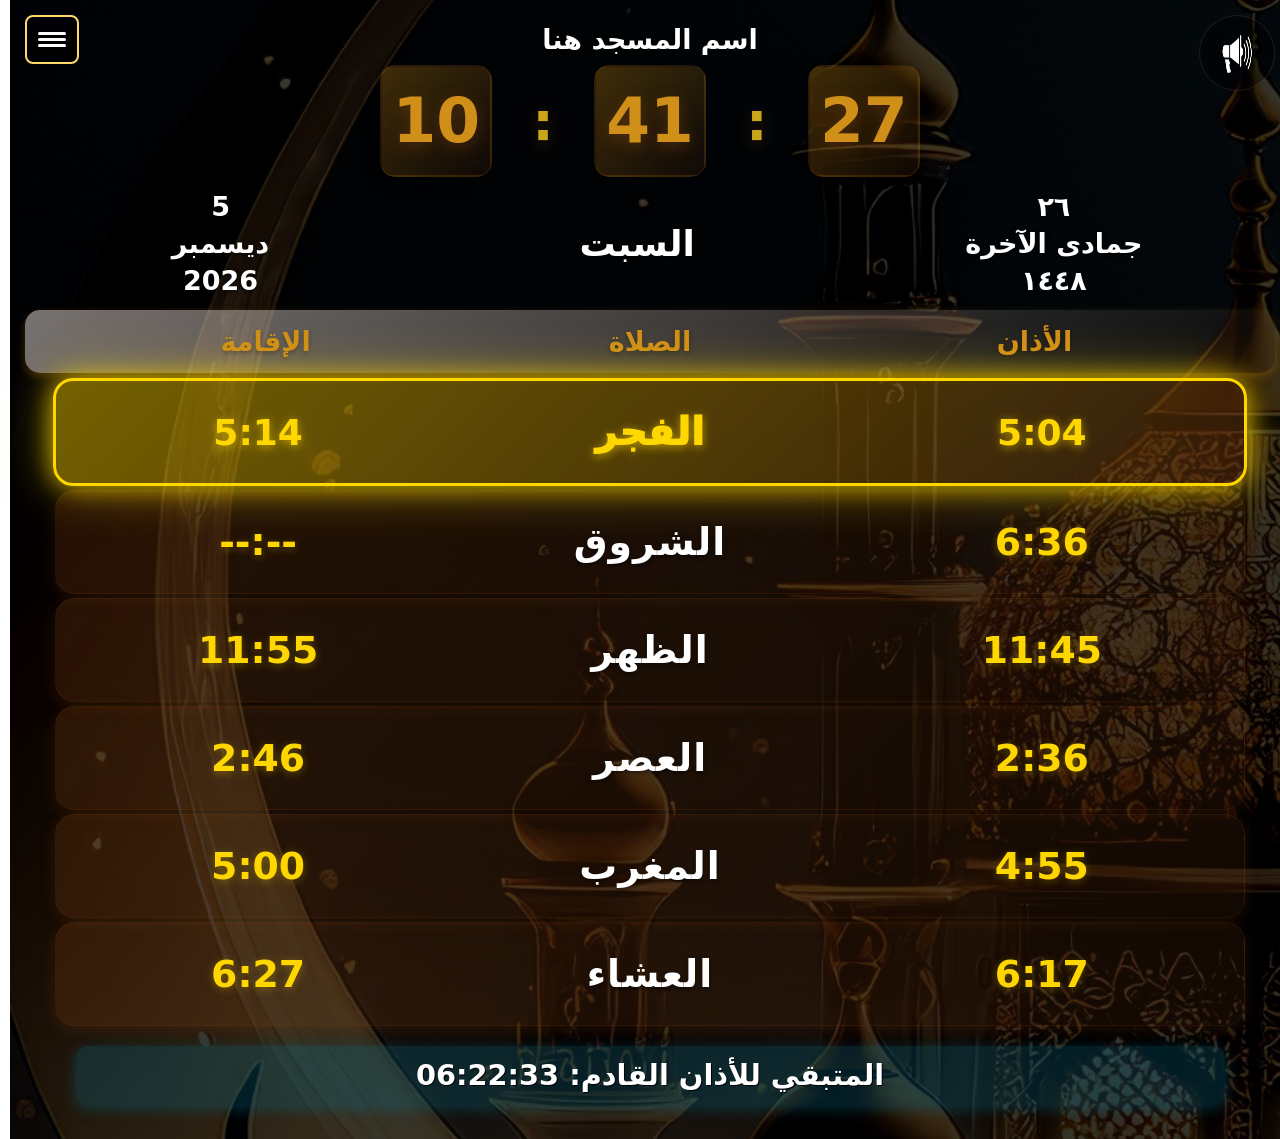
==== commit 94579eef: "Add files via upload تحديثات ملفات الكاش" ====
--- a/index.html
+++ b/index.html
@@ -392,7 +392,7 @@
           <div>تليفون: 01017001953</div>
         </div>
         <div class="footer-name">حقوق الطبع محفوظة لشركة اتقان</div>
-        <div class="watch-version">ver:31.04.26</div>
+        <div class="watch-version">ver:30.04.26</div>
       </div>
     </div>
   </div>
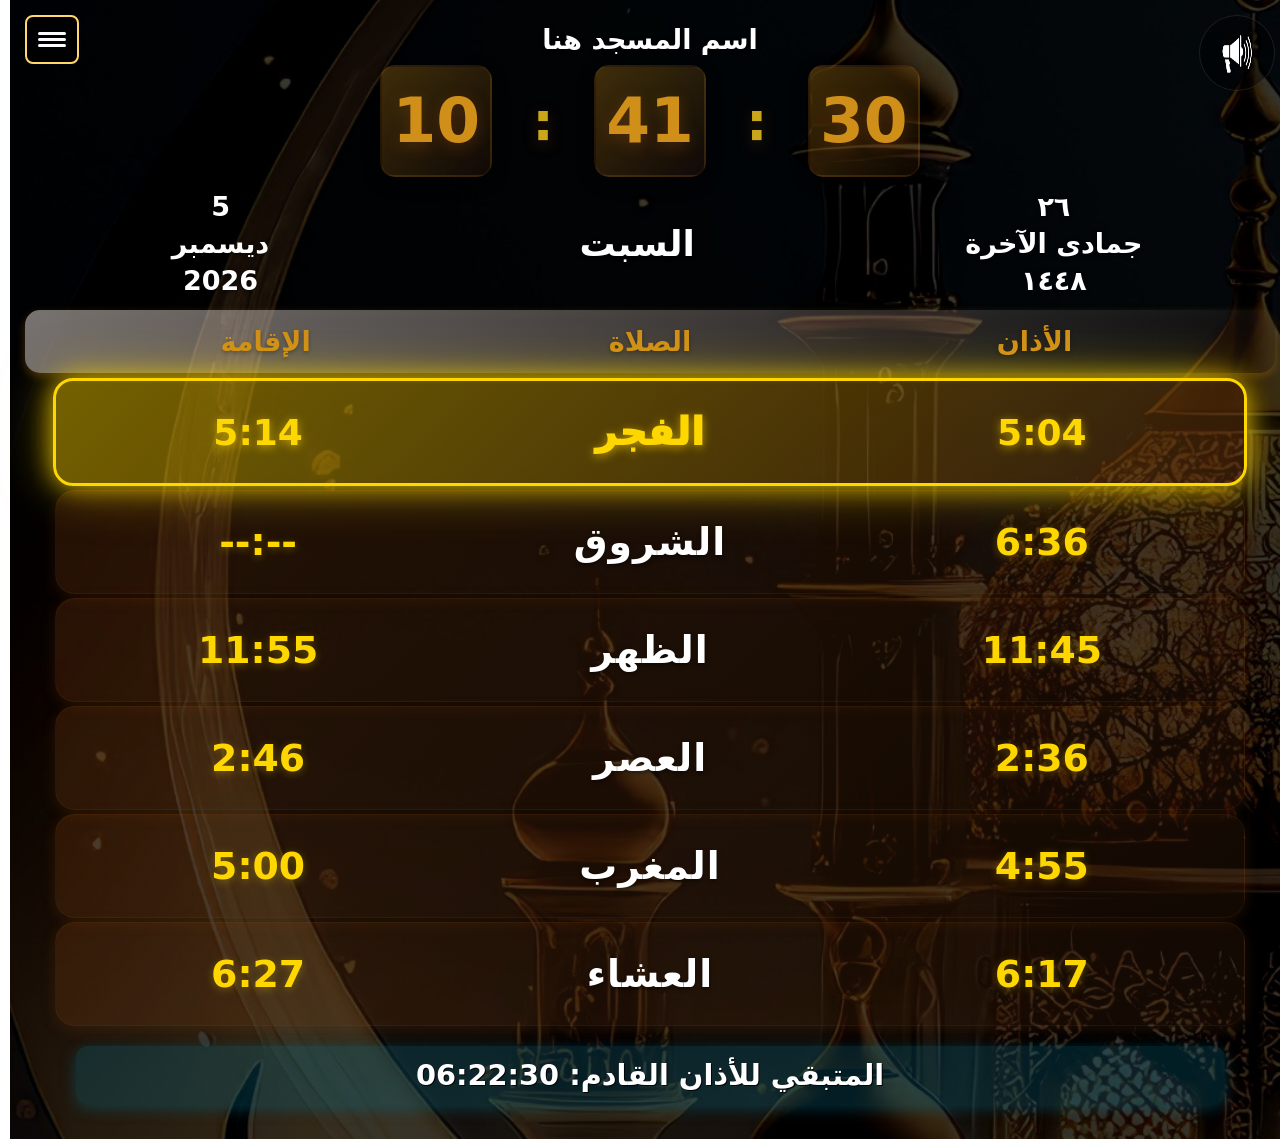
==== commit 07f00c14: "Add files via upload" ====
--- a/index.html
+++ b/index.html
@@ -1,5 +1,5 @@
 <!DOCTYPE html>
-<html lang="ar" dir="rtl" manifest="cache.appcache">
+<html lang="ar" dir="rtl" >
 
 <head>
   <script>
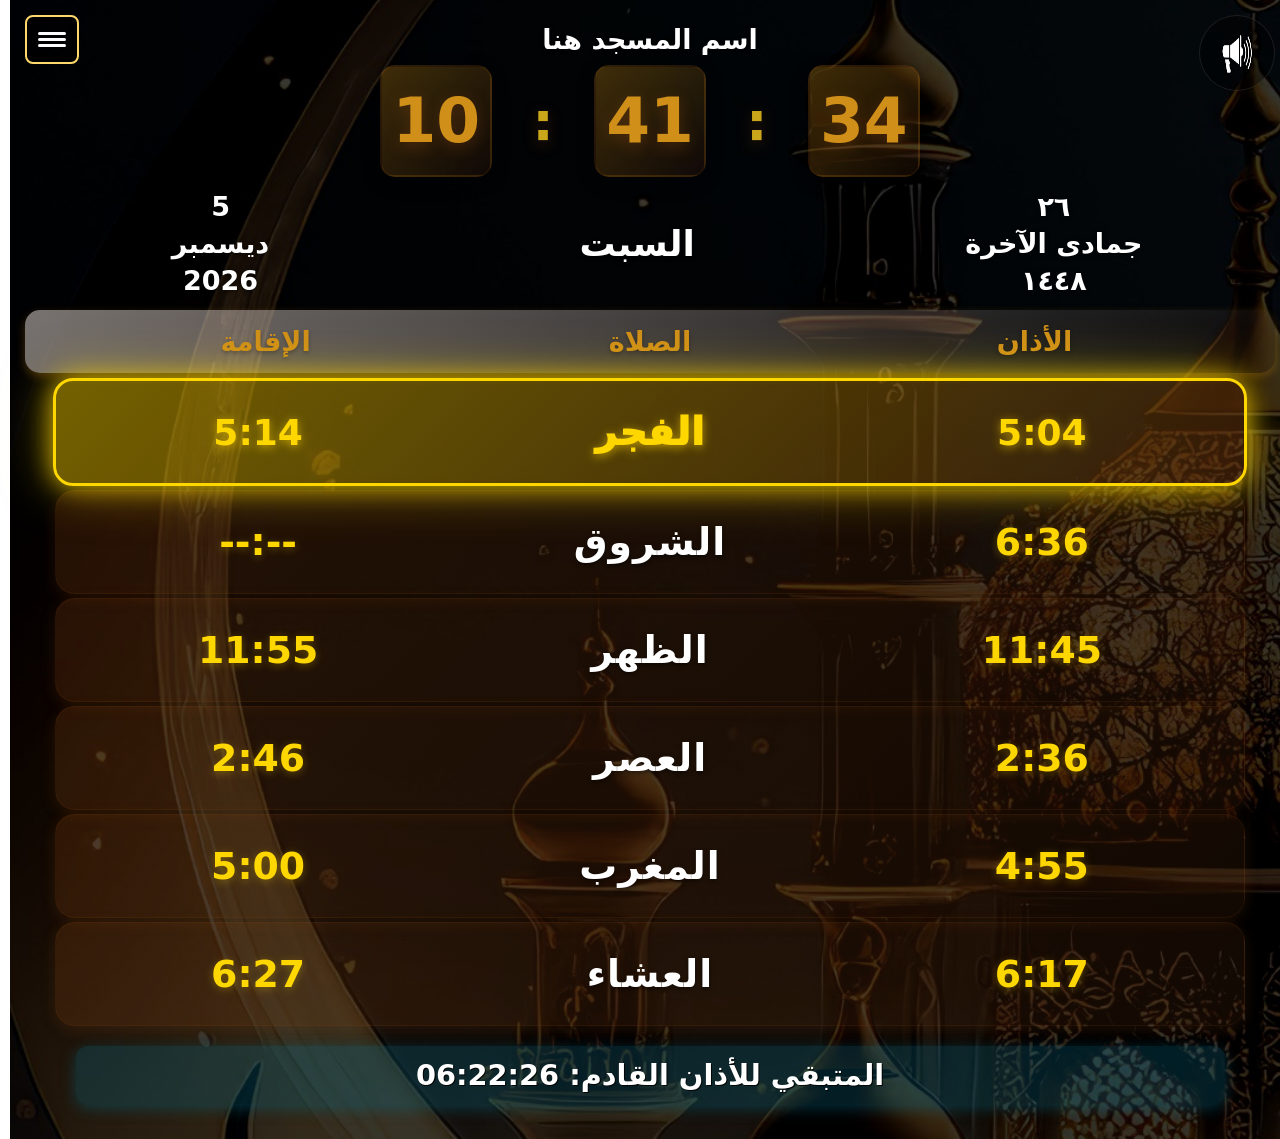
==== commit b057b6dd: "Add files via upload تعديلات 28.04.26" ====
--- a/index.html
+++ b/index.html
@@ -1,5 +1,5 @@
 <!DOCTYPE html>
-<html lang="ar" dir="rtl" >
+<html lang="ar" dir="rtl" manifest="cache.manifest">
 
 <head>
   <script>
@@ -392,7 +392,7 @@
           <div>تليفون: 01017001953</div>
         </div>
         <div class="footer-name">حقوق الطبع محفوظة لشركة اتقان</div>
-        <div class="watch-version">ver:30.04.26</div>
+        <div class="watch-version">ver:28.04.26</div>
       </div>
     </div>
   </div>
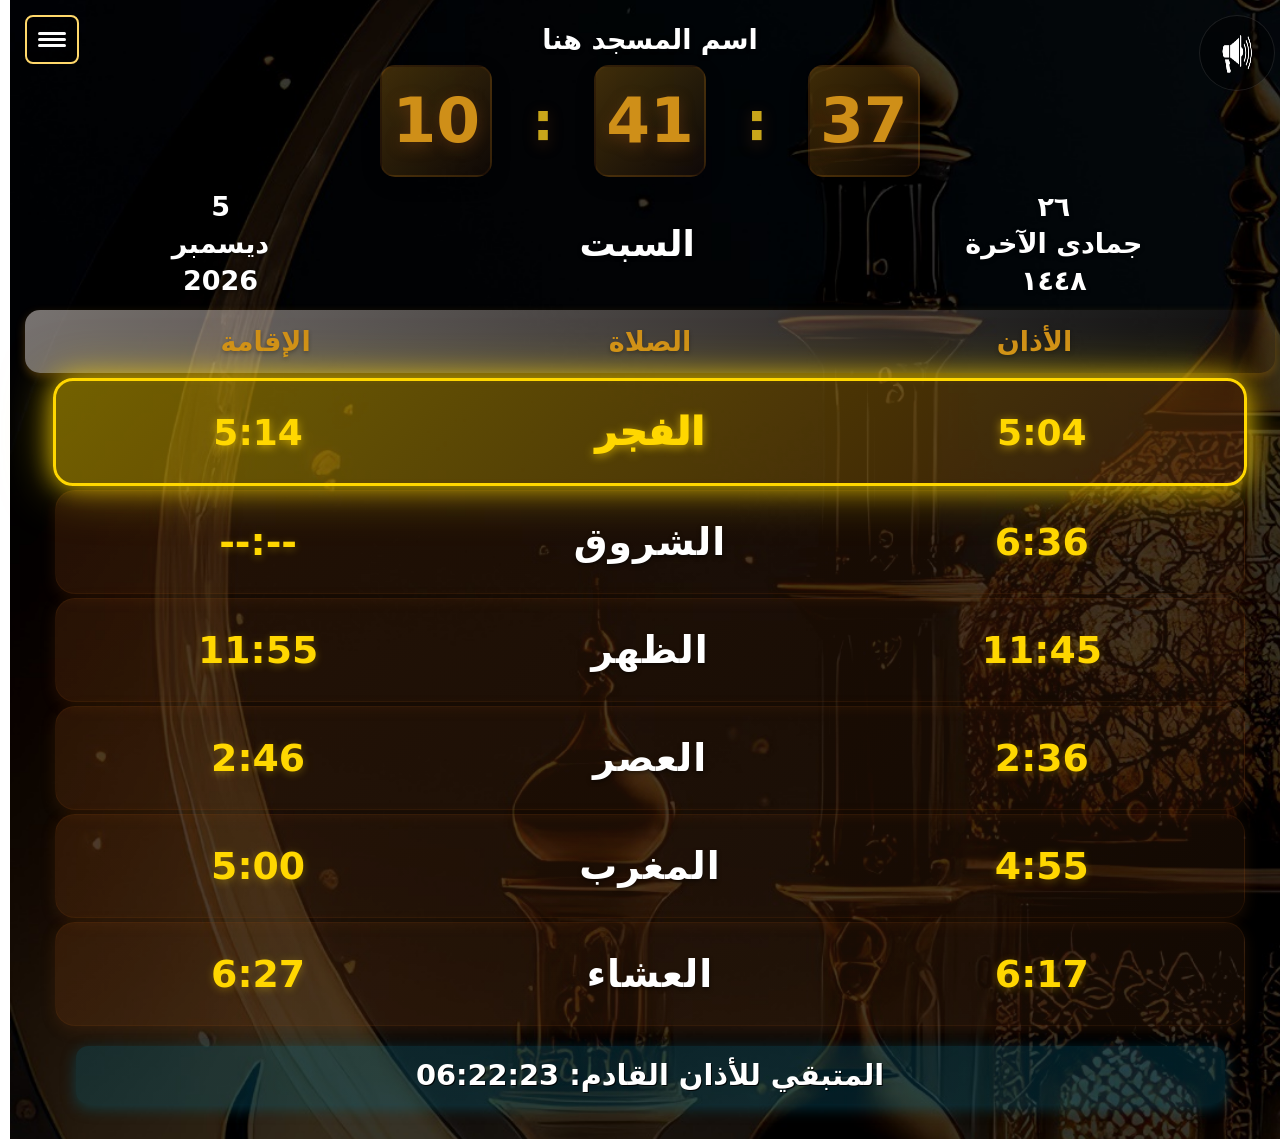
==== commit b3b17642: "Add files via upload cacheapp" ====
--- a/index.html
+++ b/index.html
@@ -1,5 +1,5 @@
 <!DOCTYPE html>
-<html lang="ar" dir="rtl" manifest="cache.manifest">
+<html lang="ar" dir="rtl" manifest="cache.appcache">
 
 <head>
   <script>
@@ -392,7 +392,7 @@
           <div>تليفون: 01017001953</div>
         </div>
         <div class="footer-name">حقوق الطبع محفوظة لشركة اتقان</div>
-        <div class="watch-version">ver:28.04.26</div>
+        <div class="watch-version">ver:29.04.26</div>
       </div>
     </div>
   </div>
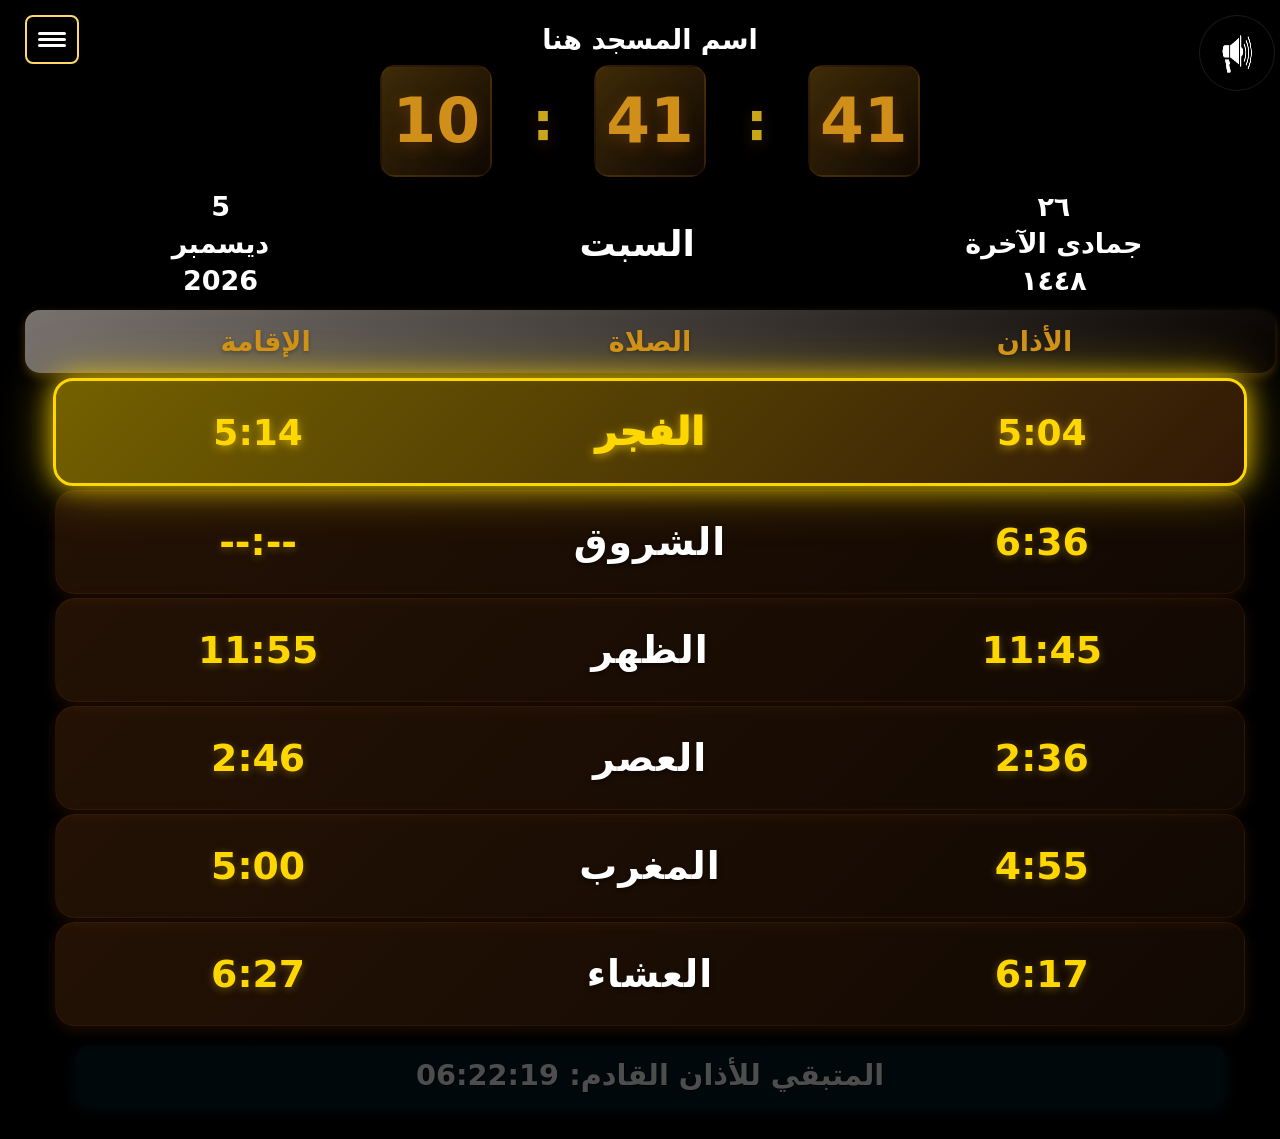
==== commit 42cb4976: "Add files via upload reset button" ====
--- a/index.html
+++ b/index.html
@@ -367,20 +367,23 @@
       </button>
 
      
-
-      <!-- ✨ زر إعادة الضبط للمصنع -->
-      <button class="btn" id="resetToDefaultBtn"
-        style="background: #dc3545; color: white; margin-top: 10px; width: 100%; padding: 12px; font-weight: bold; border: none; border-radius: 5px;">
-        إعادة ضبط المصنع
-      </button>
-
-      <div style="margin-top:10px;font-size:13px;color:#ccc">الوضع: <span id="status">جاهز</span></div>
-      
+       
        <!-- ✨ زر تحديث الساعة -->
       <button class="btn" id="updateBtn"
         style="background: #3796a1; color: white; margin-top: 10px; width: 100%; padding: 12px; font-weight: bold; border: none; border-radius: 5px;">
        تحديث الساعة
       </button>
+
+    
+
+        <!-- ✨ زر إعادة الضبط للمصنع: تم نقله إلى أسفل القائمة مع مسافة كبيرة -->
+      <button class="btn" id="resetToDefaultBtn"
+        style="background: #dc3545; color: white; margin-top: 40px; width: 100%; padding: 12px; font-weight: bold; border: none; border-radius: 5px;">
+        إعادة ضبط المصنع
+      </button>
+
+      <div style="margin-top:10px;font-size:13px;color:#ccc">الوضع: <span id="status">جاهز</span></div>
+   
 
       <div class="footer-credits">
         <div>تمت البرمجة بواسطة</div>
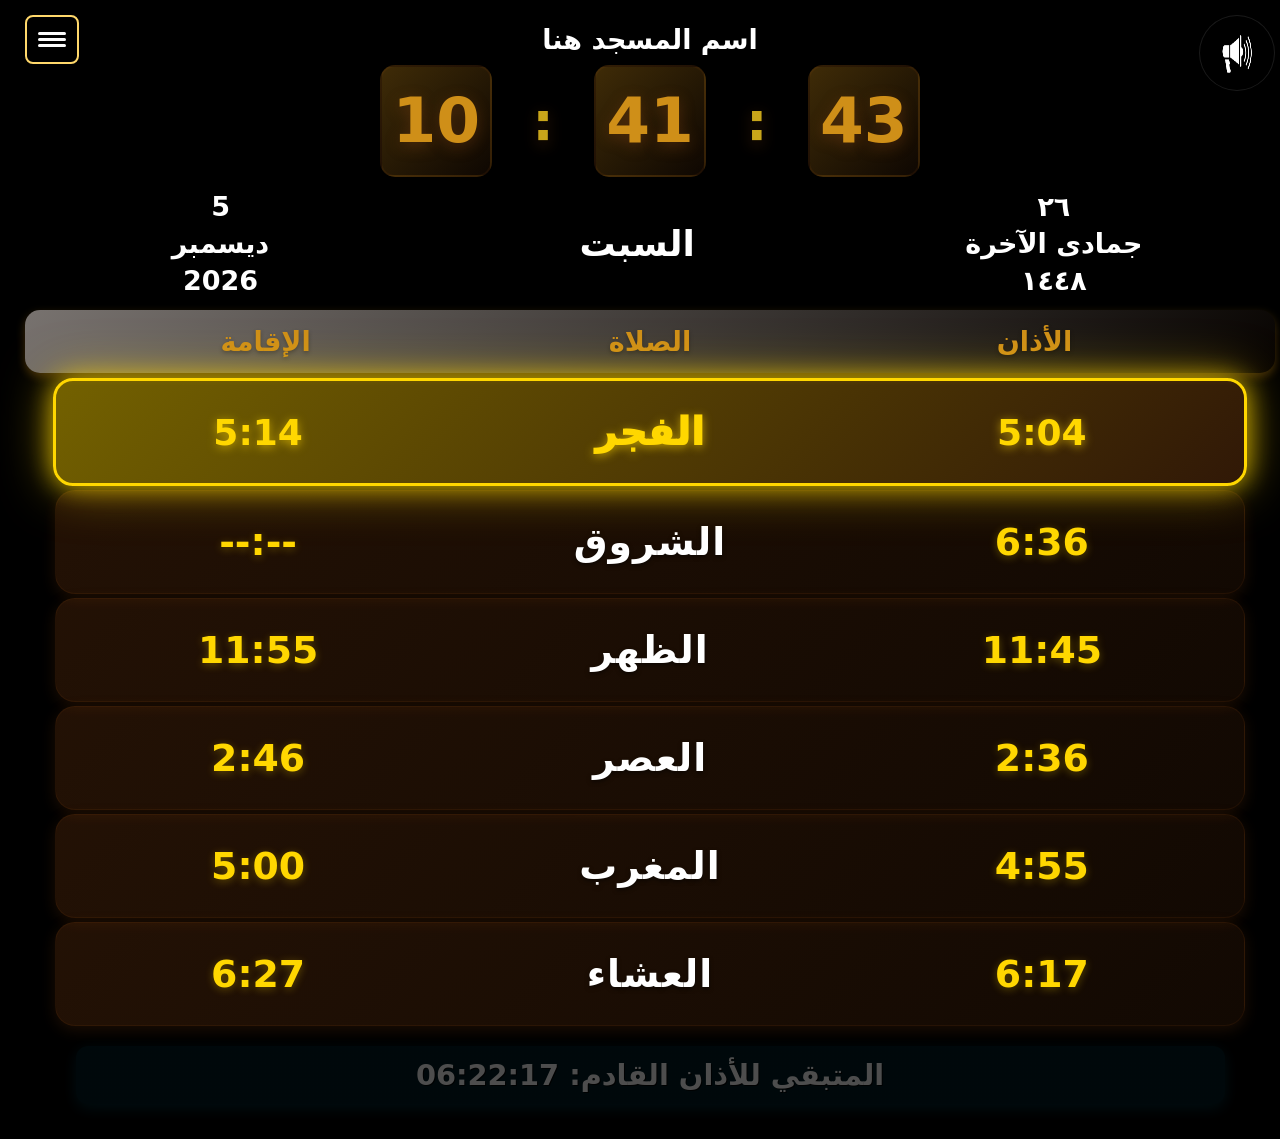
==== commit d550f13d: "Add files via upload تعديل دوال الصوت علي بعض الاجهزة" ====
--- a/index.html
+++ b/index.html
@@ -345,45 +345,45 @@
         <select id="energySelect">
           <option value="off">إيقاف</option>
           <option value="on">تشغيل</option>
-          
+
         </select>
       </label>
-       
+
       <div
-          style="background: #d4edda; color: #155724; padding: 10px; border-radius: 5px; margin-top: 10px; font-size: 12px; border: 1px solid #c3e6cb;">
-          <strong>💡 ملاحظات هامة:</strong>
-          <div>• توفير الطاقة يقوم باغلاق الشاشة عن العمل للحفاظ علي عمرها الافتراضي</div>
-          <div>• تتوقف الشاشة بعد الشروق بساعة وتعمل قبل الظهر بساعة  </div>
-          <div>• تتوقف الشاشة بعد الظهر بساعة وتعمل قبل العصر بـ 45 دقيقة</div>
-          <div>• تتوقف الشاشة بعد العصر بساعة وتعمل قبل المغرب بـ 45 دقيقة</div>
-          <div>• تتوقف الشاشة بعد العشاء بساعة ونصف وتعمل قبل الفجر بساعة </div>
-        </div>
+        style="background: #d4edda; color: #155724; padding: 10px; border-radius: 5px; margin-top: 10px; font-size: 12px; border: 1px solid #c3e6cb;">
+        <strong>💡 ملاحظات هامة:</strong>
+        <div>• توفير الطاقة يقوم باغلاق الشاشة عن العمل للحفاظ علي عمرها الافتراضي</div>
+        <div>• تتوقف الشاشة بعد الشروق بساعة وتعمل قبل الظهر بساعة </div>
+        <div>• تتوقف الشاشة بعد الظهر بساعة وتعمل قبل العصر بـ 45 دقيقة</div>
+        <div>• تتوقف الشاشة بعد العصر بساعة وتعمل قبل المغرب بـ 45 دقيقة</div>
+        <div>• تتوقف الشاشة بعد العشاء بساعة ونصف وتعمل قبل الفجر بساعة </div>
+      </div>
 
       <button class="btn" id="muteAdhanBtn" onclick="toggleMute()" style="margin-top: 15px;">كتم صوت الاذان 🔊</button>
 
       <button class="btn" onclick="saveSettings()"
         style="background: #28a745; color: white; margin-top: 20px; width: 100%; padding: 12px; font-weight: bold; border: none; border-radius: 5px;">
-        حفظ الإعدادات 
+        حفظ الإعدادات
       </button>
 
-     
-       
-       <!-- ✨ زر تحديث الساعة -->
+
+
+      <!-- ✨ زر تحديث الساعة -->
       <button class="btn" id="updateBtn"
         style="background: #3796a1; color: white; margin-top: 10px; width: 100%; padding: 12px; font-weight: bold; border: none; border-radius: 5px;">
-       تحديث الساعة
+        تحديث الساعة
       </button>
 
-    
-
-        <!-- ✨ زر إعادة الضبط للمصنع: تم نقله إلى أسفل القائمة مع مسافة كبيرة -->
+
+
+      <!-- ✨ زر إعادة الضبط للمصنع: تم نقله إلى أسفل القائمة مع مسافة كبيرة -->
       <button class="btn" id="resetToDefaultBtn"
         style="background: #dc3545; color: white; margin-top: 40px; width: 100%; padding: 12px; font-weight: bold; border: none; border-radius: 5px;">
         إعادة ضبط المصنع
       </button>
 
       <div style="margin-top:10px;font-size:13px;color:#ccc">الوضع: <span id="status">جاهز</span></div>
-   
+
 
       <div class="footer-credits">
         <div>تمت البرمجة بواسطة</div>
@@ -460,9 +460,9 @@
 
 
 
-  <audio id="adhanAudio" src="audio/adhan.mp3"></audio>
-  <audio id="iqamaAudio" src="audio/iqama.mp3"></audio>
-  <audio id="bellAudio" src="audio/bell.mp3"></audio>
+  <audio id="adhanAudio" src="audio/adhan.mp3" preload="auto"></audio>
+  <audio id="iqamaAudio" src="audio/iqama.mp3" preload="auto"></audio>
+  <audio id="bellAudio" src="audio/bell.mp3" preload="auto"></audio>
 
   <script src="script.js"></script>
 </body>
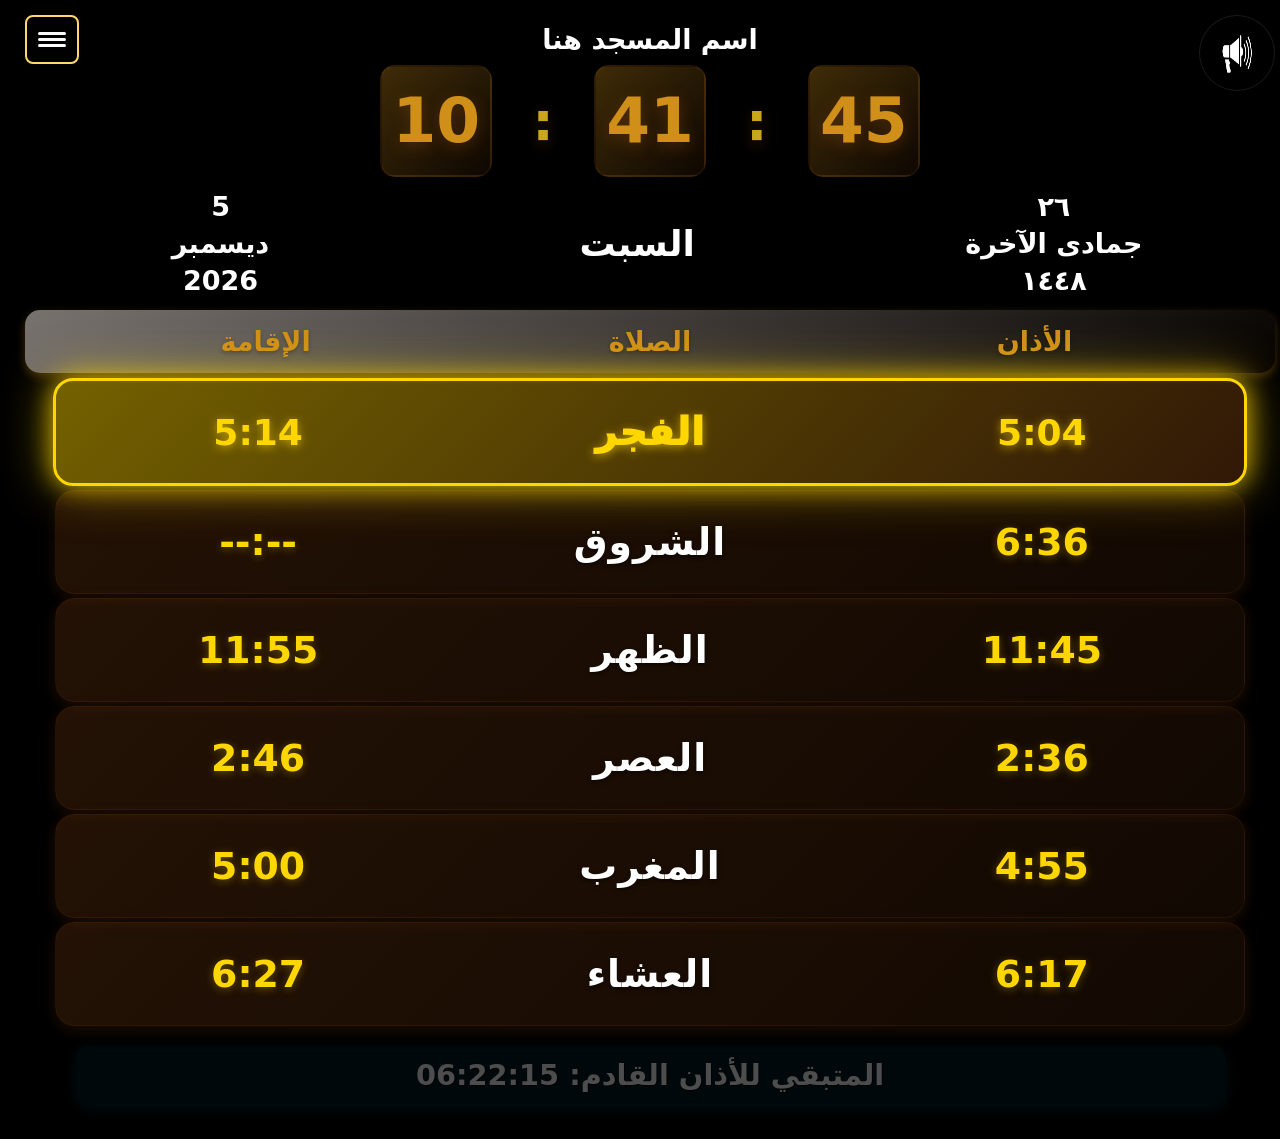
==== commit e239a90b: "Add files via upload تنبيه مرئي قبل الاذان او الاقامة ب 60 ثانية  دايرة تتناقص كل ثانية" ====
--- a/index.html
+++ b/index.html
@@ -361,6 +361,11 @@
 
       <button class="btn" id="muteAdhanBtn" onclick="toggleMute()" style="margin-top: 15px;">كتم صوت الاذان 🔊</button>
 
+      <button class="btn" id="testAudioBtn"
+        style="background: #ffc107; color: #000; margin-top: 10px; width: 100%; padding: 12px; font-weight: bold; border: none; border-radius: 5px;">
+        🔊 اختبار الصوت
+      </button>
+
       <button class="btn" onclick="saveSettings()"
         style="background: #28a745; color: white; margin-top: 20px; width: 100%; padding: 12px; font-weight: bold; border: none; border-radius: 5px;">
         حفظ الإعدادات
@@ -395,7 +400,7 @@
           <div>تليفون: 01017001953</div>
         </div>
         <div class="footer-name">حقوق الطبع محفوظة لشركة اتقان</div>
-        <div class="watch-version">ver:29.04.26</div>
+        <div class="watch-version">ver:20.05.26</div>
       </div>
     </div>
   </div>
@@ -445,7 +450,7 @@
 
     <div class="prayers" id="prayerList"></div>
 
-    <div id="remaining">المتبقي للصلاة القادمة: --:--:--</div>
+    <div id="remaining"><span id="remainingText">المتبقي للصلاة القادمة: --:--:--</span><div class="pbar" id="pbar"></div></div>
 
     <div id="announcementScreen" class="announcement-screen" aria-live="polite" aria-atomic="true">
       <div class="announcement-panel">
@@ -460,6 +465,18 @@
 
 
 
+  <div id="prepCountdown">
+    <div class="prep-label">تجهيز</div>
+    <div class="prep-ring-container">
+      <svg class="prep-svg" viewBox="0 0 200 200">
+        <circle cx="100" cy="100" r="88" fill="none" stroke="rgba(255,255,255,0.08)" stroke-width="12"/>
+        <circle class="prep-fg" cx="100" cy="100" r="88" fill="none" stroke="#FFD700" stroke-width="12"
+          stroke-linecap="round"/>
+      </svg>
+      <span class="prep-number" id="prepNumber">60</span>
+    </div>
+  </div>
+
   <audio id="adhanAudio" src="audio/adhan.mp3" preload="auto"></audio>
   <audio id="iqamaAudio" src="audio/iqama.mp3" preload="auto"></audio>
   <audio id="bellAudio" src="audio/bell.mp3" preload="auto"></audio>
--- a/style.css
+++ b/style.css
@@ -406,7 +406,7 @@
 
 .prRow:hover {
   transform: translateY(-3px);
-  box-shadow: 0 10px 25px rgba(139, 69, 19, 0.25);
+  box-shadow: 0 12px 40px rgba(0,0,0,0.18);
 }
 
 .prRow .col {
@@ -435,9 +435,9 @@
 
 /* تنسيق الصلاة التالية - highlight */
 .prRow.highlight {
-  background: linear-gradient(135deg, rgba(255, 215, 0, 0.25), rgba(139, 69, 19, 0.3));
-  border: 3px solid #FFD700;
-  box-shadow: 0 0 25px rgba(255, 215, 0, 0.8), 0 0 50px rgba(255, 215, 0, 0.5);
+  background: rgba(255,215,0,0.1);
+  border: 2px solid rgba(255,215,0,0.5);
+  box-shadow: 0 0 30px rgba(255,215,0,0.15), 0 8px 32px rgba(0,0,0,0.15);
   position: relative;
   z-index: 10;
 }
@@ -484,6 +484,19 @@
   color: #ffffff;
   text-shadow: 1px 1px 0 rgba(0, 0, 0, 0.849);
   font-weight: 600;
+  position: relative;
+}
+#remaining .pbar {
+  position: absolute;
+  bottom: -8px;
+  left: 3%;
+  width: 94%;
+  height: 5px;
+  background: #FFD700;
+  border-radius: 10px;
+  transition: width 1s linear;
+  direction: ltr;
+  display: none;
 }
 
 /* شريط الأذكار المتحرك */
@@ -532,7 +545,9 @@
   left: 0 !important;
   width: 100% !important;
   height: 100% !important;
-  background: #000000 !important;
+  background: #000000;
+  background: -webkit-linear-gradient(135deg, #000000 0%, #1a1a0a 50%, #000000 100%);
+  background: linear-gradient(135deg, #000000 0%, #1a1a0a 50%, #000000 100%);
   z-index: 999999 !important;
   align-items: center;
   justify-content: center;
@@ -547,21 +562,35 @@
 #overlay:not(.active) { display: none !important; }
 
 #overlay .title {
-  font-size: 12vw;
-  color: #806107 !important;
+  font-size: 15vw;
+  color: #FFD700 !important;
   font-weight: 900;
   margin: 20px 0;
   display: block;
   line-height: 1.3;
   width: 100%;
+  text-shadow: 0 0 40px rgba(255,215,0,0.5), 0 0 80px rgba(255,215,0,0.2);
+  animation: titleGlow 3s ease-in-out infinite;
+  -webkit-animation: titleGlow 3s ease-in-out infinite;
+}
+@keyframes titleGlow {
+  0%, 100% { text-shadow: 0 0 40px rgba(255,215,0,0.5), 0 0 80px rgba(255,215,0,0.2); }
+  50% { text-shadow: 0 0 70px rgba(255,215,0,0.9), 0 0 140px rgba(255,215,0,0.5); }
+}
+@-webkit-keyframes titleGlow {
+  0%, 100% { -webkit-text-shadow: 0 0 40px rgba(255,215,0,0.5), 0 0 80px rgba(255,215,0,0.2); }
+  50% { -webkit-text-shadow: 0 0 70px rgba(255,215,0,0.9), 0 0 140px rgba(255,215,0,0.5); }
 }
 #overlay .counter {
-  font-size: 10vw;
+  display: inline-block;
+  font-size: 7vw;
   color: #ffffff !important;
   font-weight: 900;
-  display: block;
-  line-height: 1.3;
-  width: 100%;
+  border: 2px solid rgba(255,215,0,0.4);
+  border-radius: 60px;
+  padding: 15px 50px;
+  background: rgba(255,215,0,0.08);
+  min-width: 200px;
 }
 @media (max-width: 768px) {
   #overlay .title { font-size: 16vw; }
@@ -639,13 +668,13 @@
   color: #c09d2c;
 }
 .digit.old {
-  -webkit-animation: slideUp 0.5s ease-in-out forwards;
-  animation: slideUp 0.5s ease-in-out forwards;
+  -webkit-animation: slideUp 0.4s ease-in-out forwards;
+  animation: slideUp 0.4s ease-in-out forwards;
   z-index: 1;
 }
 .digit.new {
-  -webkit-animation: slideIn 0.5s ease-in-out forwards;
-  animation: slideIn 0.5s ease-in-out forwards;
+  -webkit-animation: slideIn 0.4s ease-in-out forwards;
+  animation: slideIn 0.4s ease-in-out forwards;
   z-index: 2;
 }
 @keyframes slideUp {
@@ -1010,23 +1039,25 @@
 /* -------------------------------- */
 /* ========== تثبيت نهائي للقائمة الجانبية ========== */
 #sideMenu {
-  width: 380px !important;          /* العرض الثابت الذي تريده (غيّره إذا أردت) */
-  max-width: 380px !important;      /* امنع أي تمدد فوق 320px */
-  min-width: 380px !important;      /* امنع أي انكماش تحت 320px */
+  width: 380px !important;
+  max-width: 380px !important;
+  min-width: 380px !important;
   height: 100vh !important;
-  overflow-x: hidden !important;    /* إخفاء أي محتوى أفقى زائد */
+  overflow-x: hidden !important;
   z-index: 9999 !important;
-  overflow-y: auto !important;      /* السماح بالتمرير الرأسي فقط */
+  overflow-y: auto !important;
   box-sizing: border-box !important;
   position: fixed !important;
   top: 0 !important;
   left: 0 !important;
   background: #121212 !important;
-  border-right: 3px solid #ffd86b !important;
+  border-right: none !important;
+  border-radius: 0 24px 24px 0 !important;
+  box-shadow: 6px 0 40px rgba(0,0,0,0.6) !important;
   padding: 20px 15px !important;
   margin: 0 !important;
   transform: translateX(-100%);
-  transition: transform 0.4s ease, opacity 0.4s ease, visibility 0.4s ease;
+  transition: transform 0.4s cubic-bezier(0.4, 0, 0.2, 1), opacity 0.4s ease, visibility 0.4s ease;
   opacity: 0;
   visibility: hidden;
   word-wrap: break-word;
@@ -1093,7 +1124,60 @@
 #sideMenu * {
   max-width: 100% !important;
 }
-/*************************************************/
+/* عداد 60 ثانية - حلقة مفرغة */
+#prepCountdown {
+  display: none;
+  position: fixed;
+  top: 0;
+  left: 0;
+  width: 100%;
+  height: 100%;
+  background: #000;
+  z-index: 1000000;
+  -webkit-align-items: center;
+  align-items: center;
+  -webkit-justify-content: center;
+  justify-content: center;
+  -webkit-flex-direction: column;
+  flex-direction: column;
+}
+#prepCountdown.active {
+  display: -webkit-flex;
+  display: flex;
+}
+#prepCountdown .prep-label {
+  color: rgba(255,215,0,0.6);
+  font-size: 3vh;
+  margin-bottom: 20px;
+  font-weight: 600;
+}
+.prep-ring-container {
+  position: relative;
+  width: 76vh;
+  height: 76vh;
+  max-width: 560px;
+  max-height: 560px;
+}
+.prep-svg {
+  width: 100%;
+  height: 100%;
+  -webkit-transform: rotate(-90deg);
+  transform: rotate(-90deg);
+}
+.prep-number {
+  position: absolute;
+  top: 50%;
+  left: 50%;
+  -webkit-transform: translate(-50%, -50%);
+  transform: translate(-50%, -50%);
+  font-size: 12vh;
+  font-weight: 900;
+  color: #FFD700;
+  font-family: system-ui, sans-serif;
+  text-shadow: 0 0 30px rgba(255,215,0,0.5);
+  direction: ltr;
+}
+
 #sideMenu.fixed-menu-size {
   width: 380px !important;
   min-width: 380px !important;
